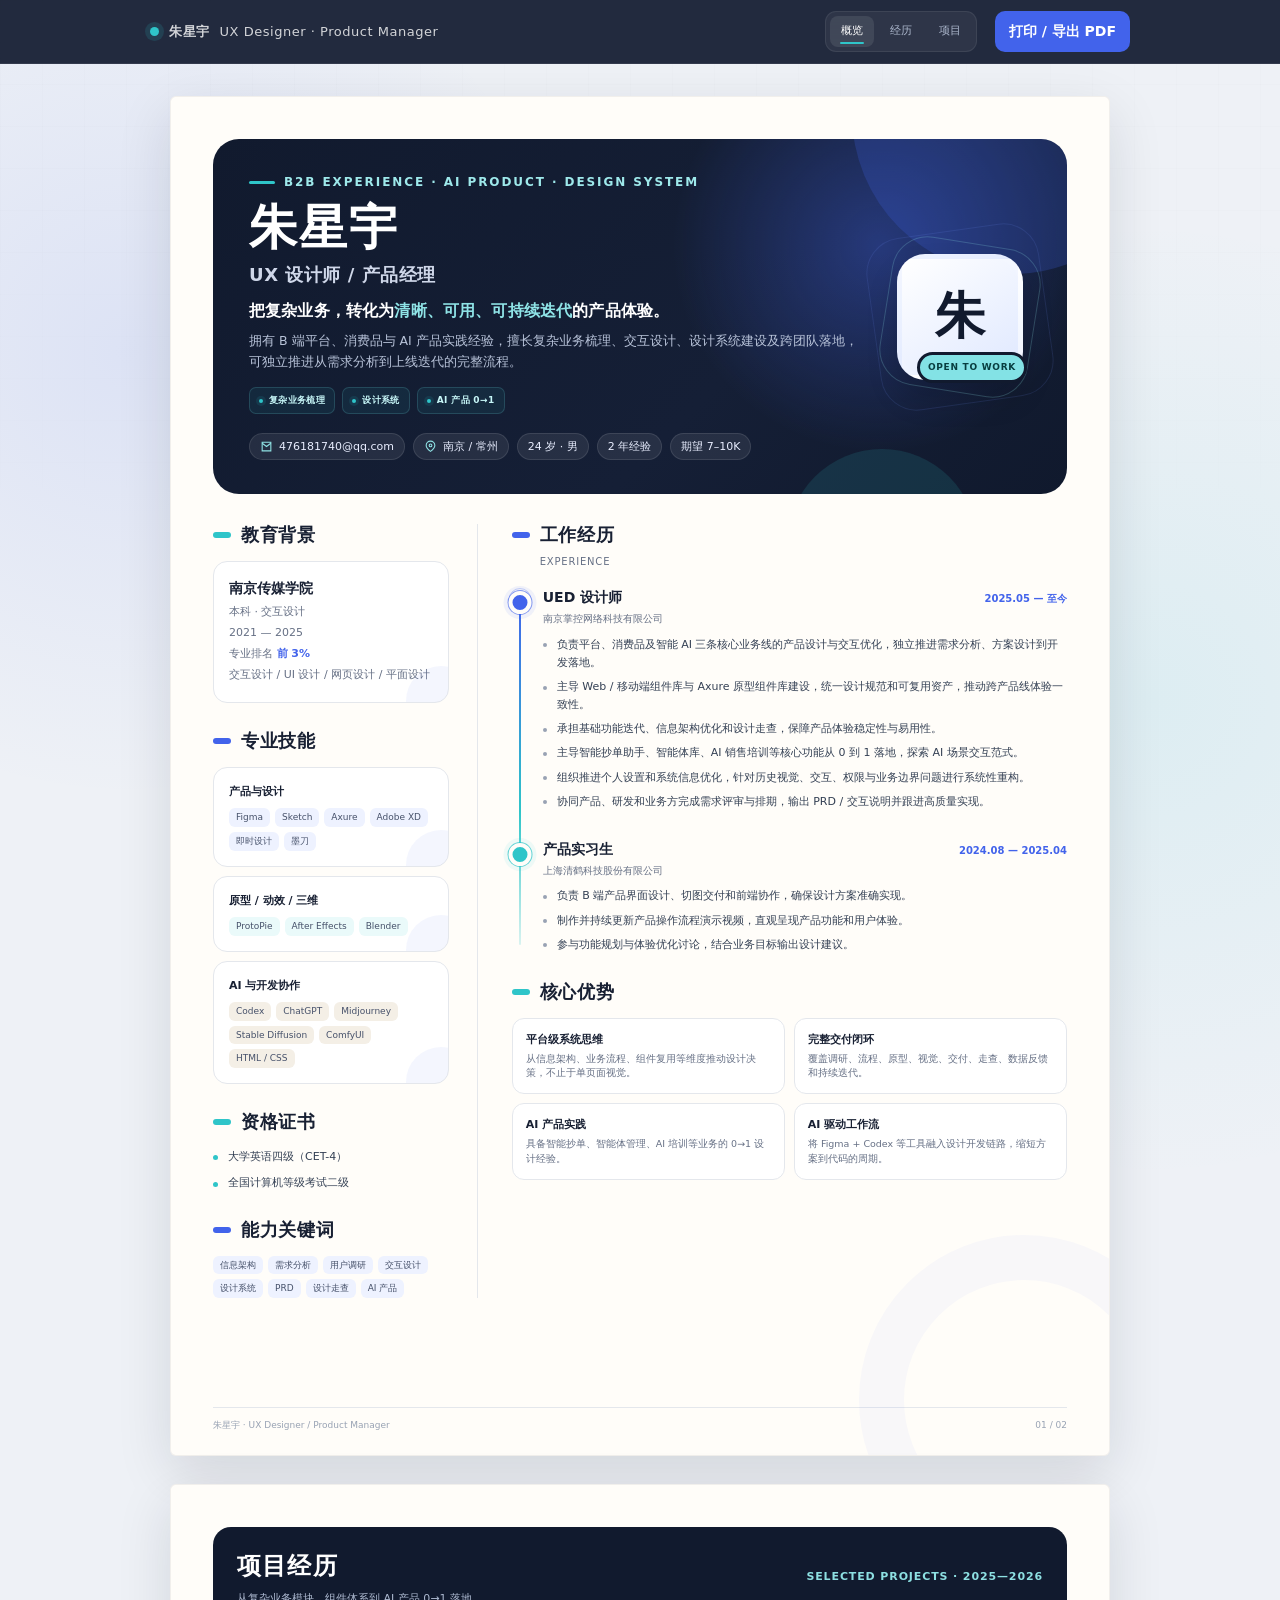
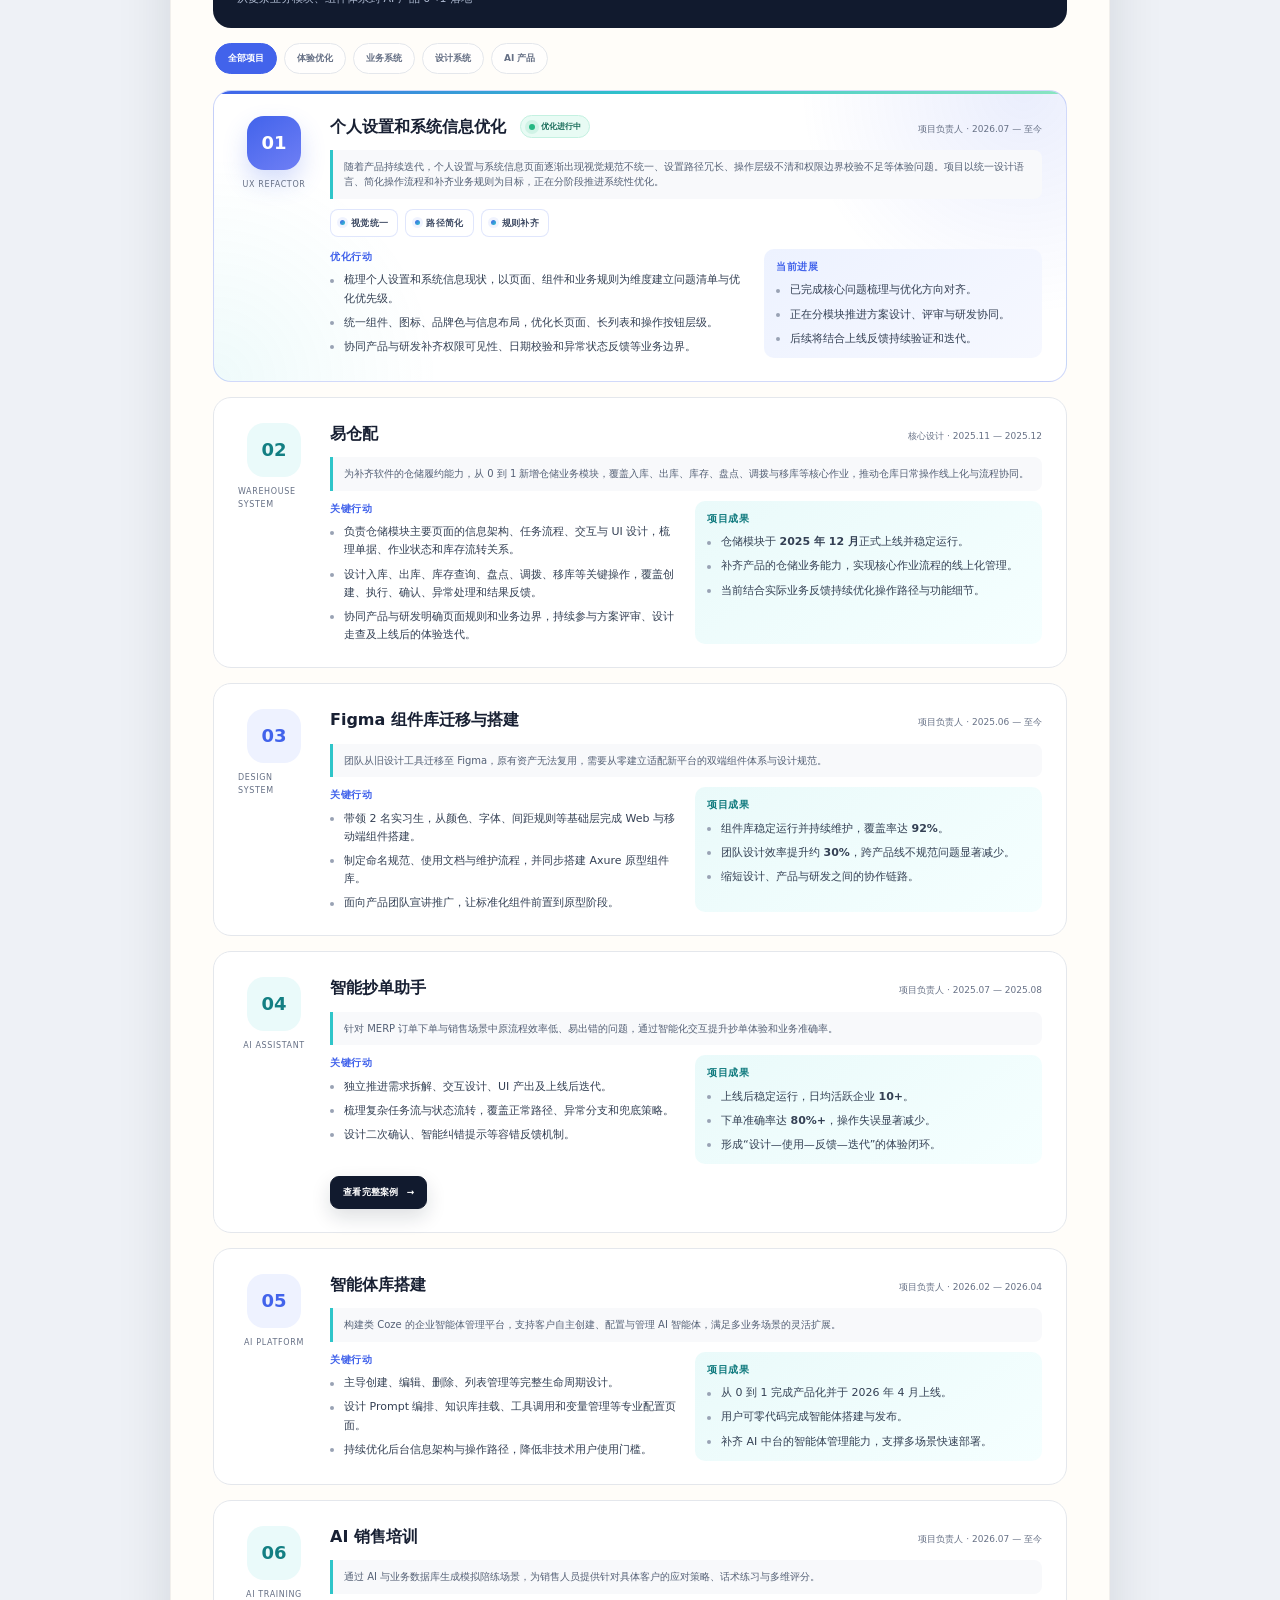
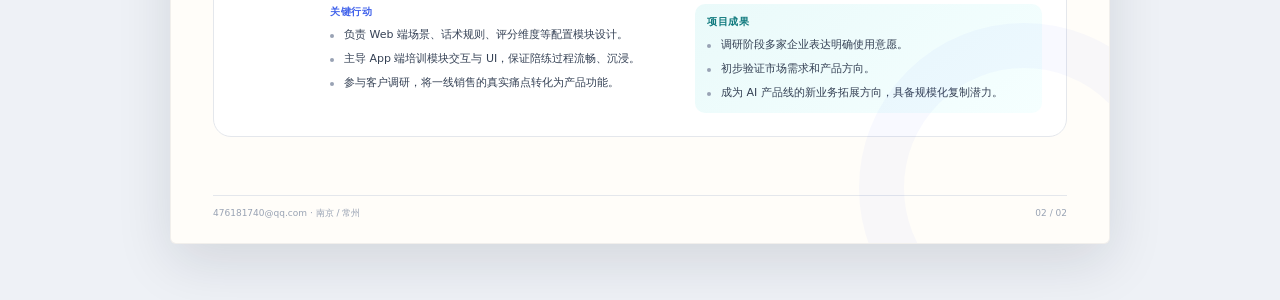
==== index.html @ 21e8c9d5 "Initial commit: portfolio site" ====
<!doctype html>
<html lang="zh-CN">
<head>
  <meta charset="utf-8" />
  <meta name="viewport" content="width=device-width, initial-scale=1" />
  <meta name="description" content="朱星宇｜UX 设计师 / 产品经理个人简历" />
  <link rel="icon" href="data:," />
  <title>朱星宇｜UX 设计师 / 产品经理</title>
  <script>document.documentElement.classList.add("js")</script>
  <style>
    :root {
      --navy: #111a2e;
      --navy-2: #1d2943;
      --blue: #4263eb;
      --cyan: #2fc5c9;
      --ink: #182033;
      --text: #344054;
      --muted: #667085;
      --line: #e4e7ec;
      --paper: #fffdf9;
      --canvas: #eef1f6;
      --soft-blue: #eef2ff;
      --soft-cyan: #eafafa;
      --soft-sand: #f4efe6;
      --white: #ffffff;
      --radius: 18px;
      --shadow: 0 18px 55px rgba(17, 24, 39, 0.12);
    }

    * { box-sizing: border-box; }

    html { scroll-behavior: smooth; }

    body {
      margin: 0;
      color: var(--text);
      background:
        radial-gradient(circle at 10% 10%, rgba(66, 99, 235, .10), transparent 28rem),
        radial-gradient(circle at 90% 20%, rgba(47, 197, 201, .09), transparent 30rem),
        var(--canvas);
      font-family: Inter, "SF Pro Display", "PingFang SC", "Microsoft YaHei", system-ui, -apple-system, sans-serif;
      font-size: 14px;
      line-height: 1.65;
      -webkit-font-smoothing: antialiased;
    }

    ::selection { color: #fff; background: var(--blue); }

    body::before {
      content: "";
      position: fixed;
      z-index: -1;
      inset: 0;
      opacity: .36;
      background-image:
        linear-gradient(rgba(17, 26, 46, .035) 1px, transparent 1px),
        linear-gradient(90deg, rgba(17, 26, 46, .035) 1px, transparent 1px);
      background-size: 42px 42px;
      mask-image: linear-gradient(to bottom, #000, transparent 75%);
      pointer-events: none;
    }

    a { color: inherit; text-decoration: none; }

    .toolbar {
      position: sticky;
      z-index: 20;
      top: 0;
      display: flex;
      align-items: center;
      justify-content: space-between;
      min-height: 64px;
      padding: 10px max(20px, calc((100vw - 980px) / 2));
      color: rgba(255,255,255,.8);
      background: rgba(17, 26, 46, .92);
      border-bottom: 1px solid rgba(255,255,255,.08);
      backdrop-filter: blur(14px);
    }

    .toolbar__brand {
      display: flex;
      align-items: center;
      gap: 10px;
      font-size: 13px;
      letter-spacing: .04em;
    }

    .toolbar__dot {
      width: 9px;
      height: 9px;
      border-radius: 99px;
      background: var(--cyan);
      box-shadow: 0 0 0 5px rgba(47,197,201,.14);
    }

    .toolbar__nav {
      display: flex;
      align-items: center;
      gap: 5px;
      margin-left: auto;
      margin-right: 18px;
      padding: 4px;
      background: rgba(255,255,255,.055);
      border: 1px solid rgba(255,255,255,.07);
      border-radius: 11px;
    }

    .toolbar__nav a {
      position: relative;
      padding: 6px 11px;
      color: #aeb9cf;
      border-radius: 8px;
      font-size: 11px;
      transition: color .2s ease, background .2s ease;
    }

    .toolbar__nav a:hover,
    .toolbar__nav a.is-active { color: #fff; background: rgba(255,255,255,.09); }

    .toolbar__nav a.is-active::after {
      content: "";
      position: absolute;
      right: 10px;
      bottom: 3px;
      left: 10px;
      height: 2px;
      background: var(--cyan);
      border-radius: 3px;
    }

    .toolbar__actions { display: flex; gap: 10px; }

    .button {
      appearance: none;
      border: 0;
      border-radius: 10px;
      padding: 9px 14px;
      color: #fff;
      background: var(--blue);
      font: inherit;
      font-weight: 650;
      cursor: pointer;
      transition: transform .18s ease, background .18s ease;
    }

    .button:hover { transform: translateY(-1px); background: #3451ce; }

    .resume {
      display: grid;
      gap: 28px;
      width: min(100% - 32px, 940px);
      margin: 32px auto 56px;
    }

    .page {
      position: relative;
      overflow: hidden;
      min-height: 1360px;
      padding: 42px;
      background: var(--paper);
      border: 1px solid rgba(17, 24, 39, .06);
      border-radius: 6px;
      box-shadow: var(--shadow);
    }

    .page::after {
      content: "";
      position: absolute;
      inset: auto -80px -110px auto;
      width: 240px;
      height: 240px;
      border-radius: 50%;
      border: 45px solid rgba(66, 99, 235, .035);
      pointer-events: none;
    }

    .hero {
      position: relative;
      overflow: hidden;
      display: grid;
      grid-template-columns: 1fr auto;
      gap: 26px;
      min-height: 230px;
      padding: 34px 36px;
      color: #fff;
      background:
        radial-gradient(circle at var(--mx, 78%) var(--my, 30%), rgba(66, 99, 235, .38), transparent 29%),
        linear-gradient(135deg, #111a2e 0%, #151f36 62%, #10192d 100%);
      border-radius: 26px;
      isolation: isolate;
    }

    .hero::before,
    .hero::after {
      content: "";
      position: absolute;
      border-radius: 50%;
      pointer-events: none;
    }

    .hero::before {
      width: 320px;
      height: 320px;
      right: -105px;
      top: -185px;
      background: rgba(66, 99, 235, .22);
    }

    .hero::after {
      width: 190px;
      height: 190px;
      right: 90px;
      bottom: -145px;
      background: rgba(47, 197, 201, .13);
    }

    .hero__content { position: relative; z-index: 1; }

    .eyebrow {
      display: flex;
      align-items: center;
      gap: 9px;
      margin-bottom: 8px;
      color: #9ee9eb;
      font-size: 12px;
      font-weight: 700;
      letter-spacing: .16em;
      text-transform: uppercase;
    }

    .eyebrow::before {
      content: "";
      width: 26px;
      height: 3px;
      border-radius: 5px;
      background: var(--cyan);
    }

    h1 {
      margin: 0;
      font-size: 48px;
      line-height: 1.12;
      letter-spacing: .04em;
    }

    .role {
      margin: 5px 0 10px;
      color: #cfd7e9;
      font-size: 18px;
      font-weight: 600;
      letter-spacing: .03em;
    }

    .value-proposition {
      max-width: 610px;
      margin: 0 0 7px;
      color: #ffffff;
      font-size: 16px;
      font-weight: 760;
      line-height: 1.5;
      letter-spacing: .01em;
    }

    .value-proposition em {
      color: #8fe4e7;
      font-style: normal;
    }

    .summary {
      max-width: 610px;
      margin: 0;
      color: #b8c3d9;
      font-size: 12.5px;
      line-height: 1.68;
    }

    .hero-tags {
      display: flex;
      flex-wrap: wrap;
      gap: 7px;
      margin-top: 15px;
    }

    .hero-tag {
      display: inline-flex;
      align-items: center;
      gap: 6px;
      padding: 5px 9px;
      color: #c7f7f8;
      background: rgba(47,197,201,.08);
      border: 1px solid rgba(117,231,234,.17);
      border-radius: 7px;
      font-size: 9px;
      font-weight: 700;
      letter-spacing: .04em;
    }

    .hero-tag::before {
      content: "";
      width: 4px;
      height: 4px;
      flex: 0 0 auto;
      border-radius: 50%;
      background: var(--cyan);
      box-shadow: 0 0 0 3px rgba(47,197,201,.10);
    }

    .contacts {
      display: flex;
      flex-wrap: wrap;
      gap: 8px;
      margin-top: 19px;
    }

    .chip {
      display: inline-flex;
      align-items: center;
      gap: 6px;
      padding: 6px 10px;
      color: #e9eeff;
      background: rgba(255,255,255,.08);
      border: 1px solid rgba(255,255,255,.10);
      border-radius: 999px;
      font-size: 11px;
      line-height: 1;
    }

    .chip svg { width: 13px; height: 13px; color: #8fe2e4; }

    .avatar {
      position: relative;
      z-index: 1;
      align-self: center;
      display: grid;
      place-items: center;
      width: 126px;
      height: 126px;
      margin-right: 8px;
      border: 5px solid rgba(255,255,255,.10);
      border-radius: 28px;
      color: var(--navy);
      background: linear-gradient(145deg, #fff, #dfe8ff);
      box-shadow: 0 18px 30px rgba(0,0,0,.18);
      font-size: 50px;
      font-weight: 850;
    }

    .avatar::before,
    .avatar::after {
      content: "";
      position: absolute;
      inset: -17px;
      z-index: -1;
      border: 1px solid rgba(142, 226, 228, .22);
      border-radius: 36px;
      transform: rotate(9deg);
      transition: transform .55s cubic-bezier(.2,.8,.2,1);
    }

    .avatar::after {
      inset: -29px;
      border-color: rgba(120,145,255,.13);
      transform: rotate(-8deg);
    }

    .hero:hover .avatar::before { transform: rotate(-3deg); }
    .hero:hover .avatar::after { transform: rotate(4deg); }

    .avatar small {
      position: absolute;
      right: -9px;
      bottom: -8px;
      padding: 5px 8px;
      color: #073d3f;
      background: #83e2e5;
      border: 3px solid var(--navy);
      border-radius: 999px;
      font-size: 9px;
      letter-spacing: .08em;
    }


    .content-grid {
      display: grid;
      margin-top: 30px;
      grid-template-columns: 31% 1fr;
      gap: 34px;
    }

    .sidebar {
      padding-right: 28px;
      border-right: 1px solid var(--line);
    }

    .section { margin-bottom: 27px; }
    .section:last-child { margin-bottom: 0; }

    .section-title {
      display: flex;
      align-items: center;
      gap: 10px;
      margin: 0 0 15px;
      color: var(--ink);
      font-size: 18px;
      line-height: 1.2;
      letter-spacing: .04em;
    }

    .section-title::before {
      content: "";
      width: 18px;
      height: 6px;
      flex: 0 0 auto;
      background: var(--blue);
      border-radius: 10px;
    }

    .section-title.cyan::before { background: var(--cyan); }

    .section-subtitle {
      margin: -7px 0 16px 28px;
      color: var(--muted);
      font-size: 10px;
      letter-spacing: .08em;
      text-transform: uppercase;
    }

    .education-card,
    .skill-card {
      position: relative;
      overflow: hidden;
      padding: 15px;
      background: #fff;
      border: 1px solid var(--line);
      border-radius: 14px;
    }

    .education-card::after,
    .skill-card::after {
      content: "";
      position: absolute;
      right: -28px;
      bottom: -34px;
      width: 70px;
      height: 70px;
      border-radius: 50%;
      background: rgba(66,99,235,.055);
      transition: transform .35s ease;
    }

    .education-card:hover::after, .skill-card:hover::after { transform: scale(1.35); }

    .education-card strong { display: block; color: var(--ink); font-size: 14px; }
    .education-card p { margin: 3px 0; color: var(--muted); font-size: 11px; }
    .education-card em { color: var(--blue); font-style: normal; font-weight: 700; }

    .skill-card { margin-bottom: 9px; }
    .skill-card:last-child { margin-bottom: 0; }
    .skill-card__label { margin-bottom: 7px; color: var(--ink); font-size: 11px; font-weight: 750; }

    .tags { display: flex; flex-wrap: wrap; gap: 5px; }
    .tag {
      padding: 4px 7px;
      color: #46516a;
      background: var(--soft-blue);
      border-radius: 6px;
      font-size: 9px;
      line-height: 1.2;
    }
    .tag.cyan { background: var(--soft-cyan); }
    .tag.sand { background: var(--soft-sand); }

    .plain-list,
    .bullet-list {
      margin: 0;
      padding: 0;
      list-style: none;
    }

    .plain-list li {
      position: relative;
      margin-bottom: 8px;
      padding-left: 15px;
      color: var(--text);
      font-size: 11px;
    }

    .plain-list li::before {
      content: "";
      position: absolute;
      left: 0;
      top: .7em;
      width: 5px;
      height: 5px;
      border-radius: 50%;
      background: var(--cyan);
    }

    .timeline {
      --timeline-axis: 8px;
      position: relative;
    }

    .timeline::before {
      content: "";
      position: absolute;
      left: var(--timeline-axis);
      top: 8px;
      bottom: 9px;
      width: 2px;
      border-radius: 999px;
      background: linear-gradient(to bottom, var(--blue) 0%, var(--cyan) 62%, rgba(47,197,201,.18) 100%);
      transform: translateX(-50%);
      transform-origin: top;
      transition: transform .9s cubic-bezier(.2,.8,.2,1);
    }

    .js .reveal:not(.is-visible) .timeline::before { transform: translateX(-50%) scaleY(0); }

    .job {
      position: relative;
      padding: 0 0 27px 31px;
    }
    .job:last-child { padding-bottom: 0; }

    .job::before {
      content: "";
      position: absolute;
      z-index: 2;
      left: var(--timeline-axis);
      top: 5px;
      width: 15px;
      height: 15px;
      border: 4px solid var(--paper);
      border-radius: 50%;
      background: var(--blue);
      box-shadow: 0 0 0 1px rgba(66,99,235,.62), 0 0 0 5px rgba(66,99,235,.08);
      transform: translateX(-50%);
    }

    .job:first-child::after {
      content: "";
      position: absolute;
      z-index: 1;
      left: var(--timeline-axis);
      top: 2px;
      width: 21px;
      height: 21px;
      border: 1px solid rgba(66,99,235,.28);
      border-radius: 50%;
      transform: translateX(-50%);
      animation: timelinePulse 2.4s ease-out infinite;
    }

    .job:nth-child(2)::before {
      background: var(--cyan);
      box-shadow: 0 0 0 1px rgba(47,197,201,.72), 0 0 0 5px rgba(47,197,201,.08);
    }

    @keyframes timelinePulse {
      0%, 35% { opacity: .72; transform: translateX(-50%) scale(.76); }
      80%, 100% { opacity: 0; transform: translateX(-50%) scale(1.65); }
    }

    .job__head {
      display: flex;
      align-items: baseline;
      justify-content: space-between;
      gap: 18px;
      margin-bottom: 8px;
    }

    .job__title { margin: 0; color: var(--ink); font-size: 14px; }
    .job__company { display: block; margin-top: 2px; color: var(--muted); font-size: 10px; font-weight: 500; }
    .job__date { flex: 0 0 auto; color: var(--blue); font-size: 10px; font-weight: 700; }

    .bullet-list li {
      position: relative;
      margin-bottom: 6px;
      padding-left: 14px;
      font-size: 11px;
      line-height: 1.65;
    }
    .bullet-list li:last-child { margin-bottom: 0; }
    .bullet-list li::before {
      content: "";
      position: absolute;
      left: 0;
      top: .68em;
      width: 4px;
      height: 4px;
      border-radius: 50%;
      background: #99a2b4;
    }

    .advantage-grid {
      display: grid;
      grid-template-columns: 1fr 1fr;
      gap: 9px;
    }

    .advantage {
      position: relative;
      padding: 12px 13px;
      background: #fff;
      border: 1px solid var(--line);
      border-radius: 12px;
    }

    .advantage strong {
      display: block;
      margin-bottom: 3px;
      color: var(--ink);
      font-size: 11px;
    }

    .advantage p { margin: 0; color: var(--muted); font-size: 9.5px; line-height: 1.55; }

    .advantage { transition: transform .25s ease, border-color .25s ease, box-shadow .25s ease; }
    .advantage:hover { transform: translateY(-3px); border-color: rgba(66,99,235,.25); box-shadow: 0 10px 24px rgba(25,35,58,.08); }

    .page-header {
      display: flex;
      align-items: center;
      justify-content: space-between;
      margin-bottom: 24px;
      padding: 20px 24px;
      color: #fff;
      background: var(--navy);
      border-radius: 18px;
    }

    .page-header h2 { margin: 0; font-size: 24px; letter-spacing: .05em; }
    .page-header p { margin: 3px 0 0; color: #aebad1; font-size: 11px; }
    .page-header__mark { color: #8de0e2; font-size: 11px; font-weight: 700; letter-spacing: .08em; }

    .project-filters {
      display: flex;
      align-items: center;
      gap: 7px;
      margin: -9px 0 16px;
      padding-left: 2px;
    }

    .filter-button {
      appearance: none;
      padding: 7px 12px;
      color: var(--muted);
      background: rgba(255,255,255,.72);
      border: 1px solid var(--line);
      border-radius: 999px;
      font: inherit;
      font-size: 9px;
      font-weight: 700;
      cursor: pointer;
      transition: color .2s ease, border-color .2s ease, background .2s ease, transform .2s ease;
    }

    .filter-button:hover { transform: translateY(-1px); border-color: rgba(66,99,235,.28); }
    .filter-button.is-active { color: #fff; background: var(--blue); border-color: var(--blue); }

    .projects { display: grid; gap: 15px; }

    .project {
      display: grid;
      grid-template-columns: 72px 1fr;
      gap: 20px;
      padding: 23px 24px;
      background: #fff;
      border: 1px solid var(--line);
      border-radius: var(--radius);
      break-inside: avoid;
      transform: translateZ(0);
      transition: opacity .3s ease, transform .3s cubic-bezier(.2,.8,.2,1), border-color .3s ease, box-shadow .3s ease;
    }

    .project:hover {
      z-index: 2;
      border-color: rgba(66,99,235,.23);
      box-shadow: 0 18px 42px rgba(19,29,50,.10);
      transform: translateY(-5px);
    }

    .project.is-hidden { display: none; }

    .project__index {
      display: grid;
      align-content: start;
      justify-items: center;
      gap: 8px;
      padding-top: 2px;
    }

    .project__number {
      display: grid;
      place-items: center;
      width: 54px;
      height: 54px;
      color: var(--blue);
      background: var(--soft-blue);
      border-radius: 17px;
      font-size: 18px;
      font-weight: 850;
    }

    .project:nth-child(even) .project__number { color: #137f83; background: var(--soft-cyan); }
    .project__type { color: var(--muted); font-size: 8px; letter-spacing: .08em; text-transform: uppercase; }

    .project__head {
      display: flex;
      align-items: baseline;
      justify-content: space-between;
      gap: 16px;
      margin-bottom: 10px;
    }
    .project__head h3 { margin: 0; color: var(--ink); font-size: 16px; }
    .project__meta { flex: 0 0 auto; color: var(--muted); font-size: 9px; }

    .project__background {
      margin: 0 0 10px;
      padding: 9px 11px;
      color: #556176;
      background: #f8f9fb;
      border-left: 3px solid var(--cyan);
      border-radius: 0 8px 8px 0;
      font-size: 10px;
      line-height: 1.55;
    }

    .project__details {
      display: grid;
      grid-template-columns: 1fr 1fr;
      gap: 18px;
    }

    .project__details h4 {
      margin: 0 0 6px;
      color: var(--blue);
      font-size: 10px;
      letter-spacing: .05em;
    }

    .project__result {
      padding: 10px 12px;
      background: linear-gradient(145deg, var(--soft-cyan), #f5ffff);
      border-radius: 10px;
    }
    .project__result h4 { color: #107a7e; }

    .project-case-link {
      display: inline-flex;
      align-items: center;
      gap: 8px;
      margin-top: 12px;
      padding: 8px 12px;
      color: #fff;
      background: var(--navy);
      border: 1px solid var(--navy);
      border-radius: 9px;
      font-size: 9px;
      font-weight: 800;
      letter-spacing: .03em;
      box-shadow: 0 8px 20px rgba(17,26,46,.14);
      transition: transform .2s ease, background .2s ease, box-shadow .2s ease;
    }

    .project-case-link span {
      display: inline-block;
      transition: transform .2s ease;
    }

    .project-case-link:hover {
      color: #fff;
      background: var(--blue);
      border-color: var(--blue);
      box-shadow: 0 10px 24px rgba(66,99,235,.22);
      transform: translateY(-2px);
    }

    .project-case-link:hover span { transform: translateX(3px); }

    .project--current {
      position: relative;
      overflow: hidden;
      border-color: rgba(66,99,235,.24);
      background:
        radial-gradient(circle at 95% 0%, rgba(66,99,235,.11), transparent 26%),
        radial-gradient(circle at 0% 100%, rgba(47,197,201,.08), transparent 25%),
        #fff;
    }

    .project--current::before {
      content: "";
      position: absolute;
      top: 0;
      right: 0;
      left: 0;
      height: 3px;
      background: linear-gradient(90deg, var(--blue), var(--cyan), #8ae5c1);
    }

    .project--current .project__number {
      color: #fff;
      background: linear-gradient(145deg, var(--blue), #6f7ff5);
      box-shadow: 0 12px 24px rgba(66,99,235,.22);
    }

    .project-status {
      display: inline-flex;
      align-items: center;
      gap: 6px;
      margin-left: 8px;
      padding: 4px 8px;
      color: #176b58;
      background: #e8fbf4;
      border: 1px solid #c4f1e1;
      border-radius: 999px;
      font-size: 8px;
      font-weight: 800;
      vertical-align: 2px;
    }

    .project-status::before {
      content: "";
      width: 6px;
      height: 6px;
      border-radius: 50%;
      background: #25b782;
      box-shadow: 0 0 0 4px rgba(37,183,130,.12);
      animation: statusBlink 1.8s ease-in-out infinite;
    }

    @keyframes statusBlink { 50% { opacity: .45; box-shadow: 0 0 0 7px rgba(37,183,130,0); } }

    .project-focus {
      display: flex;
      flex-wrap: wrap;
      gap: 7px;
      margin: 10px 0 12px;
    }

    .project-focus__item {
      display: inline-flex;
      align-items: center;
      gap: 6px;
      padding: 6px 9px;
      color: #3f4b64;
      background: rgba(255,255,255,.78);
      border: 1px solid rgba(66,99,235,.16);
      border-radius: 8px;
      font-size: 8.5px;
      font-weight: 760;
      letter-spacing: .04em;
    }

    .project-focus__item::before {
      content: "";
      width: 5px;
      height: 5px;
      border-radius: 50%;
      background: linear-gradient(135deg, var(--blue), var(--cyan));
      box-shadow: 0 0 0 3px rgba(66,99,235,.08);
    }

    .project__details--current { grid-template-columns: 1.2fr .8fr; }
    .project__details--current .project__result { background: linear-gradient(145deg, #edf2ff, #f6f8ff); }
    .project__details--current .project__result h4 { color: var(--blue); }

    .js .reveal {
      opacity: 0;
      transform: translateY(18px);
      transition: opacity .65s ease, transform .65s cubic-bezier(.2,.8,.2,1);
    }

    .js .reveal.is-visible { opacity: 1; transform: none; }

    #projects { padding-bottom: 106px; }

    .page-footer {
      position: absolute;
      right: 42px;
      bottom: 22px;
      left: 42px;
      display: flex;
      justify-content: space-between;
      padding-top: 10px;
      color: #98a2b3;
      border-top: 1px solid var(--line);
      font-size: 9px;
    }

    @media (max-width: 760px) {
      body { background: var(--paper); }
      .toolbar { padding-inline: 16px; }
      .toolbar__brand span:last-child, .toolbar__nav { display: none; }
      .resume { width: 100%; margin: 0; gap: 0; }
      .page { min-height: 0; padding: 24px 18px 48px; border: 0; border-radius: 0; box-shadow: none; }
      .hero { grid-template-columns: 1fr; padding: 28px 24px; }
      .avatar { display: none; }
      h1 { font-size: 39px; }
      .content-grid { grid-template-columns: 1fr; gap: 28px; }
      .sidebar { padding: 0; border: 0; }
      .advantage-grid { grid-template-columns: 1fr; }
      .project { grid-template-columns: 1fr; padding: 20px; }
      .project__index { display: flex; align-items: center; justify-content: flex-start; }
      .project__number { width: 43px; height: 43px; border-radius: 13px; }
      .project__head, .job__head { align-items: flex-start; flex-direction: column; gap: 2px; }
      .project__details, .project__details--current { grid-template-columns: 1fr; }
      .project-focus { margin-top: 9px; }
      #projects { padding-bottom: 48px; }
      .project-filters { overflow-x: auto; padding-bottom: 4px; scrollbar-width: none; }
      .filter-button { flex: 0 0 auto; }
      .page-footer { position: static; margin-top: 28px; }
    }


    @media (prefers-reduced-motion: reduce) {
      html { scroll-behavior: auto; }
      *, *::before, *::after { animation: none !important; transition-duration: .01ms !important; }
      .js .reveal { opacity: 1; transform: none; }
    }

    @page { size: A4; margin: 0; }

    @media print {
      :root { --paper: #fffdf9; }
      body { margin: 0; background: #fff; print-color-adjust: exact; -webkit-print-color-adjust: exact; }
      .toolbar, .project-filters, .project-case-link { display: none !important; }
      .js .reveal { opacity: 1 !important; transform: none !important; }
      .project { display: grid !important; transform: none !important; box-shadow: none !important; }
      .resume { display: block; width: auto; margin: 0; }
      .page {
        width: 210mm;
        height: 297mm;
        min-height: 297mm;
        padding: 10mm;
        border: 0;
        border-radius: 0;
        box-shadow: none;
        page-break-after: always;
      }
      .page:last-child { page-break-after: auto; }
      .hero { min-height: 56mm; padding: 8mm 8mm; border-radius: 5mm; }
      h1 { font-size: 38px; }
      .role { margin-bottom: 5px; font-size: 15px; }
      .value-proposition { margin-bottom: 4px; font-size: 11.5px; line-height: 1.42; }
      .summary { font-size: 9.2px; line-height: 1.5; }
      .contacts { margin-top: 12px; gap: 6px; }
      .chip { padding: 5px 8px; font-size: 8.5px; }
      .avatar { width: 30mm; height: 30mm; border-radius: 6mm; font-size: 38px; }
      .content-grid { grid-template-columns: 30% 1fr; gap: 7mm; margin-top: 6mm; }
      .sidebar { padding-right: 6mm; }
      .section { margin-bottom: 6mm; }
      .section-title { margin-bottom: 3.5mm; font-size: 14px; }
      .section-title::before { width: 13px; height: 4px; }
      .section-subtitle { margin-bottom: 3.5mm; font-size: 7.5px; }
      .education-card, .skill-card { padding: 3mm; border-radius: 2.5mm; }
      .education-card strong { font-size: 11px; }
      .education-card p, .plain-list li, .skill-card__label { font-size: 8.2px; }
      .skill-card { margin-bottom: 2mm; }
      .tag { padding: 2.5px 4.5px; font-size: 7px; }
      .timeline { --timeline-axis: 1.6mm; }
      .job { padding: 0 0 5.5mm 5mm; }
      .job:first-child::after, .project-status::before { animation: none; }
      .job__head { margin-bottom: 2mm; }
      .job__title { font-size: 11px; }
      .job__company, .job__date { font-size: 7.8px; }
      .bullet-list li { margin-bottom: 1.3mm; padding-left: 10px; font-size: 8.2px; line-height: 1.58; }
      .advantage-grid { gap: 2mm; }
      .advantage { padding: 2.7mm 3mm; border-radius: 2mm; }
      .advantage strong { font-size: 8.5px; }
      .advantage p { font-size: 7.3px; }
      .page-header { margin-bottom: 4mm; padding: 4.5mm 6mm; border-radius: 4mm; }
      .page-header h2 { font-size: 20px; }
      .page-header p, .page-header__mark { font-size: 8.5px; }
      .projects { gap: 1.7mm; }
      .project { grid-template-columns: 13mm 1fr; gap: 3mm; padding: 2.5mm 3.5mm; border-radius: 3.2mm; }
      .project__number { width: 11mm; height: 11mm; border-radius: 3mm; font-size: 12px; }
      .project__type { font-size: 6px; }
      .project__head { margin-bottom: 1.5mm; }
      .project__head h3 { font-size: 10.5px; }
      .project__meta { font-size: 6.3px; }
      .project__background { margin-bottom: 1.1mm; padding: 1.1mm 1.8mm; font-size: 6.5px; line-height: 1.42; }
      .project__details { gap: 2.5mm; }
      .project__details h4 { margin-bottom: .6mm; font-size: 7px; }
      #projects .bullet-list li { margin-bottom: .85mm; font-size: 8px; line-height: 1.5; }
      .project__result { padding: 1.5mm 1.8mm; }
      .project-focus { margin: 1.2mm 0 1.4mm; gap: 1mm; }
      .project-focus__item { padding: .9mm 1.4mm; border-radius: 1.5mm; font-size: 6px; }
      .project-status { padding: 2px 5px; font-size: 5.8px; }
      .project__details--current { grid-template-columns: 1.2fr .8fr; }
      #projects { padding-bottom: 10mm; }
      .page-footer { right: 10mm; bottom: 5mm; left: 10mm; font-size: 7px; }
    }
  </style>
</head>
<body>
  <header class="toolbar" aria-label="简历操作栏">
    <div class="toolbar__brand"><i class="toolbar__dot"></i><strong>朱星宇</strong><span>UX Designer · Product Manager</span></div>
    <nav class="toolbar__nav" aria-label="页面导航">
      <a href="#profile" class="is-active">概览</a><a href="#experience">经历</a><a href="#projects">项目</a>
    </nav>
    <div class="toolbar__actions"><button class="button" type="button" onclick="window.print()">打印 / 导出 PDF</button></div>
  </header>

  <main class="resume">
    <article class="page" id="profile" aria-label="简历第一页">
      <section class="hero reveal">
        <div class="hero__content">
          <div class="eyebrow">B2B EXPERIENCE · AI PRODUCT · DESIGN SYSTEM</div>
          <h1>朱星宇</h1>
          <p class="role">UX 设计师 / 产品经理</p>
          <p class="value-proposition">把复杂业务，转化为<em>清晰、可用、可持续迭代</em>的产品体验。</p>
          <p class="summary">拥有 B 端平台、消费品与 AI 产品实践经验，擅长复杂业务梳理、交互设计、设计系统建设及跨团队落地，可独立推进从需求分析到上线迭代的完整流程。</p>
          <div class="hero-tags" aria-label="核心能力"><span class="hero-tag">复杂业务梳理</span><span class="hero-tag">设计系统</span><span class="hero-tag">AI 产品 0→1</span></div>
          <div class="contacts">
            <a class="chip" href="mailto:476181740@qq.com" aria-label="发送邮件">
              <svg viewBox="0 0 24 24" fill="none" stroke="currentColor" stroke-width="2"><path d="M4 4h16v16H4z"/><path d="m4 6 8 6 8-6"/></svg>476181740@qq.com
            </a>
            <span class="chip"><svg viewBox="0 0 24 24" fill="none" stroke="currentColor" stroke-width="2"><path d="M20 10c0 5-8 11-8 11S4 15 4 10a8 8 0 1 1 16 0Z"/><circle cx="12" cy="10" r="2.5"/></svg>南京 / 常州</span>
            <span class="chip">24 岁 · 男</span>
            <span class="chip">2 年经验</span>
            <span class="chip">期望 7–10K</span>
          </div>
        </div>
        <div class="avatar" aria-label="朱星宇姓名头像">朱<small>OPEN TO WORK</small></div>
      </section>

      <div class="content-grid reveal" id="experience">
        <aside class="sidebar">
          <section class="section">
            <h2 class="section-title cyan">教育背景</h2>
            <div class="education-card">
              <strong>南京传媒学院</strong>
              <p>本科 · 交互设计</p>
              <p>2021 — 2025</p>
              <p>专业排名 <em>前 3%</em></p>
              <p>交互设计 / UI 设计 / 网页设计 / 平面设计</p>
            </div>
          </section>

          <section class="section">
            <h2 class="section-title">专业技能</h2>
            <div class="skill-card">
              <div class="skill-card__label">产品与设计</div>
              <div class="tags"><span class="tag">Figma</span><span class="tag">Sketch</span><span class="tag">Axure</span><span class="tag">Adobe XD</span><span class="tag">即时设计</span><span class="tag">墨刀</span></div>
            </div>
            <div class="skill-card">
              <div class="skill-card__label">原型 / 动效 / 三维</div>
              <div class="tags"><span class="tag cyan">ProtoPie</span><span class="tag cyan">After Effects</span><span class="tag cyan">Blender</span></div>
            </div>
            <div class="skill-card">
              <div class="skill-card__label">AI 与开发协作</div>
              <div class="tags"><span class="tag sand">Codex</span><span class="tag sand">ChatGPT</span><span class="tag sand">Midjourney</span><span class="tag sand">Stable Diffusion</span><span class="tag sand">ComfyUI</span><span class="tag sand">HTML / CSS</span></div>
            </div>
          </section>

          <section class="section">
            <h2 class="section-title cyan">资格证书</h2>
            <ul class="plain-list">
              <li>大学英语四级（CET-4）</li>
              <li>全国计算机等级考试二级</li>
            </ul>
          </section>

          <section class="section">
            <h2 class="section-title">能力关键词</h2>
            <div class="tags">
              <span class="tag">信息架构</span><span class="tag">需求分析</span><span class="tag">用户调研</span><span class="tag">交互设计</span><span class="tag">设计系统</span><span class="tag">PRD</span><span class="tag">设计走查</span><span class="tag">AI 产品</span>
            </div>
          </section>
        </aside>

        <div class="main-column">
          <section class="section">
            <h2 class="section-title">工作经历</h2>
            <p class="section-subtitle">Experience</p>
            <div class="timeline">
              <article class="job">
                <div class="job__head">
                  <h3 class="job__title">UED 设计师<span class="job__company">南京掌控网络科技有限公司</span></h3>
                  <time class="job__date">2025.05 — 至今</time>
                </div>
                <ul class="bullet-list">
                  <li>负责平台、消费品及智能 AI 三条核心业务线的产品设计与交互优化，独立推进需求分析、方案设计到开发落地。</li>
                  <li>主导 Web / 移动端组件库与 Axure 原型组件库建设，统一设计规范和可复用资产，推动跨产品线体验一致性。</li>
                  <li>承担基础功能迭代、信息架构优化和设计走查，保障产品体验稳定性与易用性。</li>
                  <li>主导智能抄单助手、智能体库、AI 销售培训等核心功能从 0 到 1 落地，探索 AI 场景交互范式。</li>
                  <li>组织推进个人设置和系统信息优化，针对历史视觉、交互、权限与业务边界问题进行系统性重构。</li>
                  <li>协同产品、研发和业务方完成需求评审与排期，输出 PRD / 交互说明并跟进高质量实现。</li>
                </ul>
              </article>

              <article class="job">
                <div class="job__head">
                  <h3 class="job__title">产品实习生<span class="job__company">上海清鹤科技股份有限公司</span></h3>
                  <time class="job__date">2024.08 — 2025.04</time>
                </div>
                <ul class="bullet-list">
                  <li>负责 B 端产品界面设计、切图交付和前端协作，确保设计方案准确实现。</li>
                  <li>制作并持续更新产品操作流程演示视频，直观呈现产品功能和用户体验。</li>
                  <li>参与功能规划与体验优化讨论，结合业务目标输出设计建议。</li>
                </ul>
              </article>
            </div>
          </section>

          <section class="section">
            <h2 class="section-title cyan">核心优势</h2>
            <div class="advantage-grid">
              <div class="advantage"><strong>平台级系统思维</strong><p>从信息架构、业务流程、组件复用等维度推动设计决策，不止于单页面视觉。</p></div>
              <div class="advantage"><strong>完整交付闭环</strong><p>覆盖调研、流程、原型、视觉、交付、走查、数据反馈和持续迭代。</p></div>
              <div class="advantage"><strong>AI 产品实践</strong><p>具备智能抄单、智能体管理、AI 培训等业务的 0→1 设计经验。</p></div>
              <div class="advantage"><strong>AI 驱动工作流</strong><p>将 Figma + Codex 等工具融入设计开发链路，缩短方案到代码的周期。</p></div>
            </div>
          </section>
        </div>
      </div>

      <footer class="page-footer"><span>朱星宇 · UX Designer / Product Manager</span><span>01 / 02</span></footer>
    </article>

    <article class="page" id="projects" aria-label="简历第二页">
      <header class="page-header reveal">
        <div><h2>项目经历</h2><p>从复杂业务模块、组件体系到 AI 产品 0→1 落地</p></div>
        <div class="page-header__mark">SELECTED PROJECTS · 2025—2026</div>
      </header>

      <div class="project-filters reveal" role="group" aria-label="项目筛选">
        <button class="filter-button is-active" type="button" data-filter="all">全部项目</button>
        <button class="filter-button" type="button" data-filter="ux">体验优化</button>
        <button class="filter-button" type="button" data-filter="business">业务系统</button>
        <button class="filter-button" type="button" data-filter="system">设计系统</button>
        <button class="filter-button" type="button" data-filter="ai">AI 产品</button>
      </div>

      <section class="projects reveal">
        <article class="project project--current" data-category="ux">
          <div class="project__index"><div class="project__number">01</div><div class="project__type">UX Refactor</div></div>
          <div>
            <div class="project__head"><h3>个人设置和系统信息优化 <span class="project-status">优化进行中</span></h3><span class="project__meta">项目负责人 · 2026.07 — 至今</span></div>
            <p class="project__background">随着产品持续迭代，个人设置与系统信息页面逐渐出现视觉规范不统一、设置路径冗长、操作层级不清和权限边界校验不足等体验问题。项目以统一设计语言、简化操作流程和补齐业务规则为目标，正在分阶段推进系统性优化。</p>
            <div class="project-focus" aria-label="项目优化重点">
              <span class="project-focus__item">视觉统一</span>
              <span class="project-focus__item">路径简化</span>
              <span class="project-focus__item">规则补齐</span>
            </div>
            <div class="project__details project__details--current">
              <div><h4>优化行动</h4><ul class="bullet-list"><li>梳理个人设置和系统信息现状，以页面、组件和业务规则为维度建立问题清单与优化优先级。</li><li>统一组件、图标、品牌色与信息布局，优化长页面、长列表和操作按钮层级。</li><li>协同产品与研发补齐权限可见性、日期校验和异常状态反馈等业务边界。</li></ul></div>
              <div class="project__result"><h4>当前进展</h4><ul class="bullet-list"><li>已完成核心问题梳理与优化方向对齐。</li><li>正在分模块推进方案设计、评审与研发协同。</li><li>后续将结合上线反馈持续验证和迭代。</li></ul></div>
            </div>
          </div>
        </article>

        <article class="project" data-category="business">
          <div class="project__index"><div class="project__number">02</div><div class="project__type">Warehouse System</div></div>
          <div>
            <div class="project__head"><h3>易仓配</h3><span class="project__meta">核心设计 · 2025.11 — 2025.12</span></div>
            <p class="project__background">为补齐软件的仓储履约能力，从 0 到 1 新增仓储业务模块，覆盖入库、出库、库存、盘点、调拨与移库等核心作业，推动仓库日常操作线上化与流程协同。</p>
            <div class="project__details">
              <div><h4>关键行动</h4><ul class="bullet-list"><li>负责仓储模块主要页面的信息架构、任务流程、交互与 UI 设计，梳理单据、作业状态和库存流转关系。</li><li>设计入库、出库、库存查询、盘点、调拨、移库等关键操作，覆盖创建、执行、确认、异常处理和结果反馈。</li><li>协同产品与研发明确页面规则和业务边界，持续参与方案评审、设计走查及上线后的体验迭代。</li></ul></div>
              <div class="project__result"><h4>项目成果</h4><ul class="bullet-list"><li>仓储模块于 <strong>2025 年 12 月</strong>正式上线并稳定运行。</li><li>补齐产品的仓储业务能力，实现核心作业流程的线上化管理。</li><li>当前结合实际业务反馈持续优化操作路径与功能细节。</li></ul></div>
            </div>
          </div>
        </article>

        <article class="project" data-category="system">
          <div class="project__index"><div class="project__number">03</div><div class="project__type">Design System</div></div>
          <div>
            <div class="project__head"><h3>Figma 组件库迁移与搭建</h3><span class="project__meta">项目负责人 · 2025.06 — 至今</span></div>
            <p class="project__background">团队从旧设计工具迁移至 Figma，原有资产无法复用，需要从零建立适配新平台的双端组件体系与设计规范。</p>
            <div class="project__details">
              <div><h4>关键行动</h4><ul class="bullet-list"><li>带领 2 名实习生，从颜色、字体、间距规则等基础层完成 Web 与移动端组件搭建。</li><li>制定命名规范、使用文档与维护流程，并同步搭建 Axure 原型组件库。</li><li>面向产品团队宣讲推广，让标准化组件前置到原型阶段。</li></ul></div>
              <div class="project__result"><h4>项目成果</h4><ul class="bullet-list"><li>组件库稳定运行并持续维护，覆盖率达 <strong>92%</strong>。</li><li>团队设计效率提升约 <strong>30%</strong>，跨产品线不规范问题显著减少。</li><li>缩短设计、产品与研发之间的协作链路。</li></ul></div>
            </div>
          </div>
        </article>

        <article class="project" data-category="ai">
          <div class="project__index"><div class="project__number">04</div><div class="project__type">AI Assistant</div></div>
          <div>
            <div class="project__head"><h3>智能抄单助手</h3><span class="project__meta">项目负责人 · 2025.07 — 2025.08</span></div>
            <p class="project__background">针对 MERP 订单下单与销售场景中原流程效率低、易出错的问题，通过智能化交互提升抄单体验和业务准确率。</p>
            <div class="project__details">
              <div><h4>关键行动</h4><ul class="bullet-list"><li>独立推进需求拆解、交互设计、UI 产出及上线后迭代。</li><li>梳理复杂任务流与状态流转，覆盖正常路径、异常分支和兜底策略。</li><li>设计二次确认、智能纠错提示等容错反馈机制。</li></ul></div>
              <div class="project__result"><h4>项目成果</h4><ul class="bullet-list"><li>上线后稳定运行，日均活跃企业 <strong>10+</strong>。</li><li>下单准确率达 <strong>80%+</strong>，操作失误显著减少。</li><li>形成“设计—使用—反馈—迭代”的体验闭环。</li></ul></div>
            </div>
            <a class="project-case-link" href="voice-order.html" aria-label="查看智能抄单助手完整项目案例">查看完整案例 <span aria-hidden="true">→</span></a>
          </div>
        </article>

        <article class="project" data-category="ai">
          <div class="project__index"><div class="project__number">05</div><div class="project__type">AI Platform</div></div>
          <div>
            <div class="project__head"><h3>智能体库搭建</h3><span class="project__meta">项目负责人 · 2026.02 — 2026.04</span></div>
            <p class="project__background">构建类 Coze 的企业智能体管理平台，支持客户自主创建、配置与管理 AI 智能体，满足多业务场景的灵活扩展。</p>
            <div class="project__details">
              <div><h4>关键行动</h4><ul class="bullet-list"><li>主导创建、编辑、删除、列表管理等完整生命周期设计。</li><li>设计 Prompt 编排、知识库挂载、工具调用和变量管理等专业配置页面。</li><li>持续优化后台信息架构与操作路径，降低非技术用户使用门槛。</li></ul></div>
              <div class="project__result"><h4>项目成果</h4><ul class="bullet-list"><li>从 0 到 1 完成产品化并于 2026 年 4 月上线。</li><li>用户可零代码完成智能体搭建与发布。</li><li>补齐 AI 中台的智能体管理能力，支撑多场景快速部署。</li></ul></div>
            </div>
          </div>
        </article>

        <article class="project" data-category="ai">
          <div class="project__index"><div class="project__number">06</div><div class="project__type">AI Training</div></div>
          <div>
            <div class="project__head"><h3>AI 销售培训</h3><span class="project__meta">项目负责人 · 2026.07 — 至今</span></div>
            <p class="project__background">通过 AI 与业务数据库生成模拟陪练场景，为销售人员提供针对具体客户的应对策略、话术练习与多维评分。</p>
            <div class="project__details">
              <div><h4>关键行动</h4><ul class="bullet-list"><li>负责 Web 端场景、话术规则、评分维度等配置模块设计。</li><li>主导 App 端培训模块交互与 UI，保证陪练过程流畅、沉浸。</li><li>参与客户调研，将一线销售的真实痛点转化为产品功能。</li></ul></div>
              <div class="project__result"><h4>项目成果</h4><ul class="bullet-list"><li>调研阶段多家企业表达明确使用意愿。</li><li>初步验证市场需求和产品方向。</li><li>成为 AI 产品线的新业务拓展方向，具备规模化复制潜力。</li></ul></div>
            </div>
          </div>
        </article>
      </section>

      <footer class="page-footer"><span>476181740@qq.com · 南京 / 常州</span><span>02 / 02</span></footer>
    </article>
  </main>

  <script>
    const revealObserver = new IntersectionObserver((entries) => {
      entries.forEach((entry) => {
        if (entry.isIntersecting) {
          entry.target.classList.add('is-visible');
          revealObserver.unobserve(entry.target);
        }
      });
    }, { threshold: 0.08 });
    document.querySelectorAll('.reveal').forEach((el) => revealObserver.observe(el));

    const hero = document.querySelector('.hero');
    hero?.addEventListener('pointermove', (event) => {
      const rect = hero.getBoundingClientRect();
      hero.style.setProperty('--mx', `${((event.clientX - rect.left) / rect.width) * 100}%`);
      hero.style.setProperty('--my', `${((event.clientY - rect.top) / rect.height) * 100}%`);
    });

    const filterButtons = [...document.querySelectorAll('.filter-button')];
    const projectCards = [...document.querySelectorAll('.project')];
    filterButtons.forEach((button) => button.addEventListener('click', () => {
      const filter = button.dataset.filter;
      filterButtons.forEach((item) => item.classList.toggle('is-active', item === button));
      projectCards.forEach((card) => card.classList.toggle('is-hidden', filter !== 'all' && card.dataset.category !== filter));
    }));

    const navLinks = [...document.querySelectorAll('.toolbar__nav a')];
    const navTargets = navLinks.map((link) => document.querySelector(link.getAttribute('href'))).filter(Boolean);
    const navObserver = new IntersectionObserver((entries) => {
      const visible = entries.filter((entry) => entry.isIntersecting).sort((a,b) => b.intersectionRatio - a.intersectionRatio)[0];
      if (!visible) return;
      navLinks.forEach((link) => link.classList.toggle('is-active', link.getAttribute('href') === `#${visible.target.id}`));
    }, { rootMargin: '-20% 0px -65% 0px', threshold: [0, .1, .5] });
    navTargets.forEach((target) => navObserver.observe(target));
  </script>
</body>
</html>
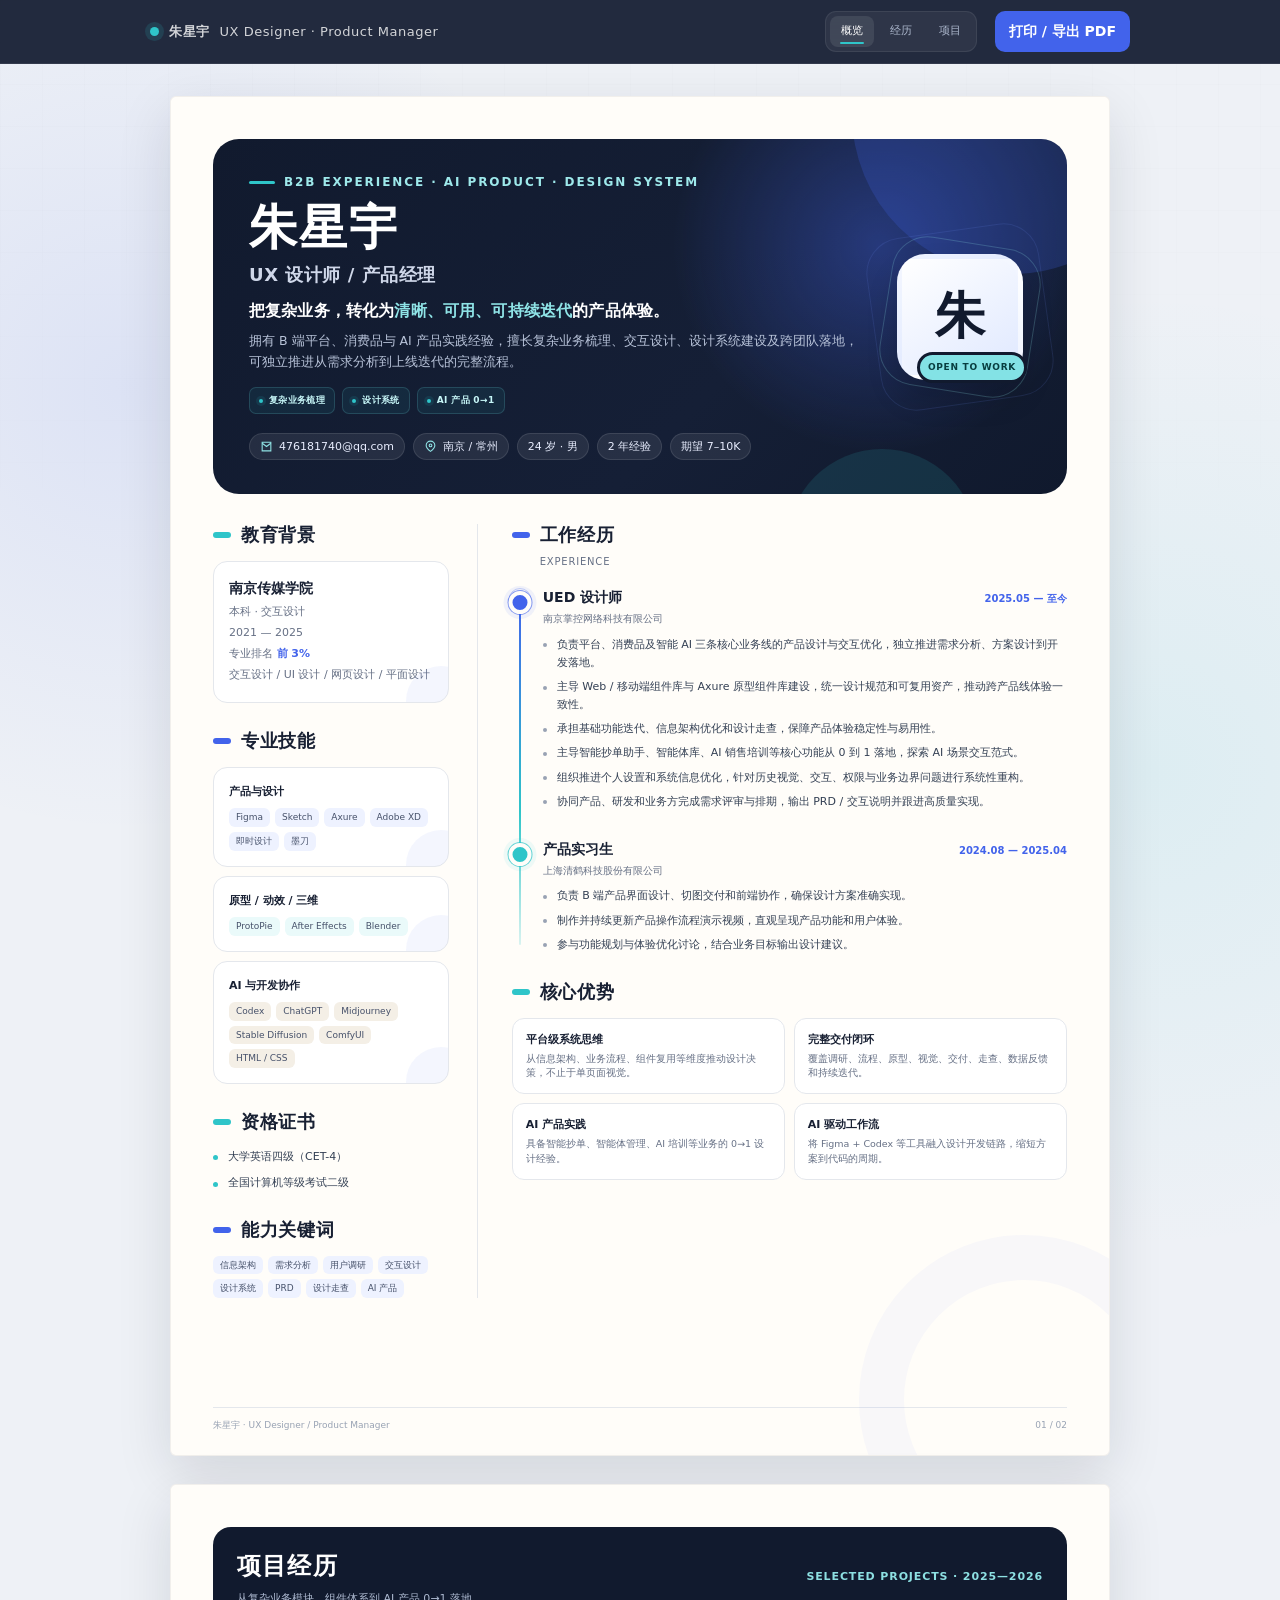
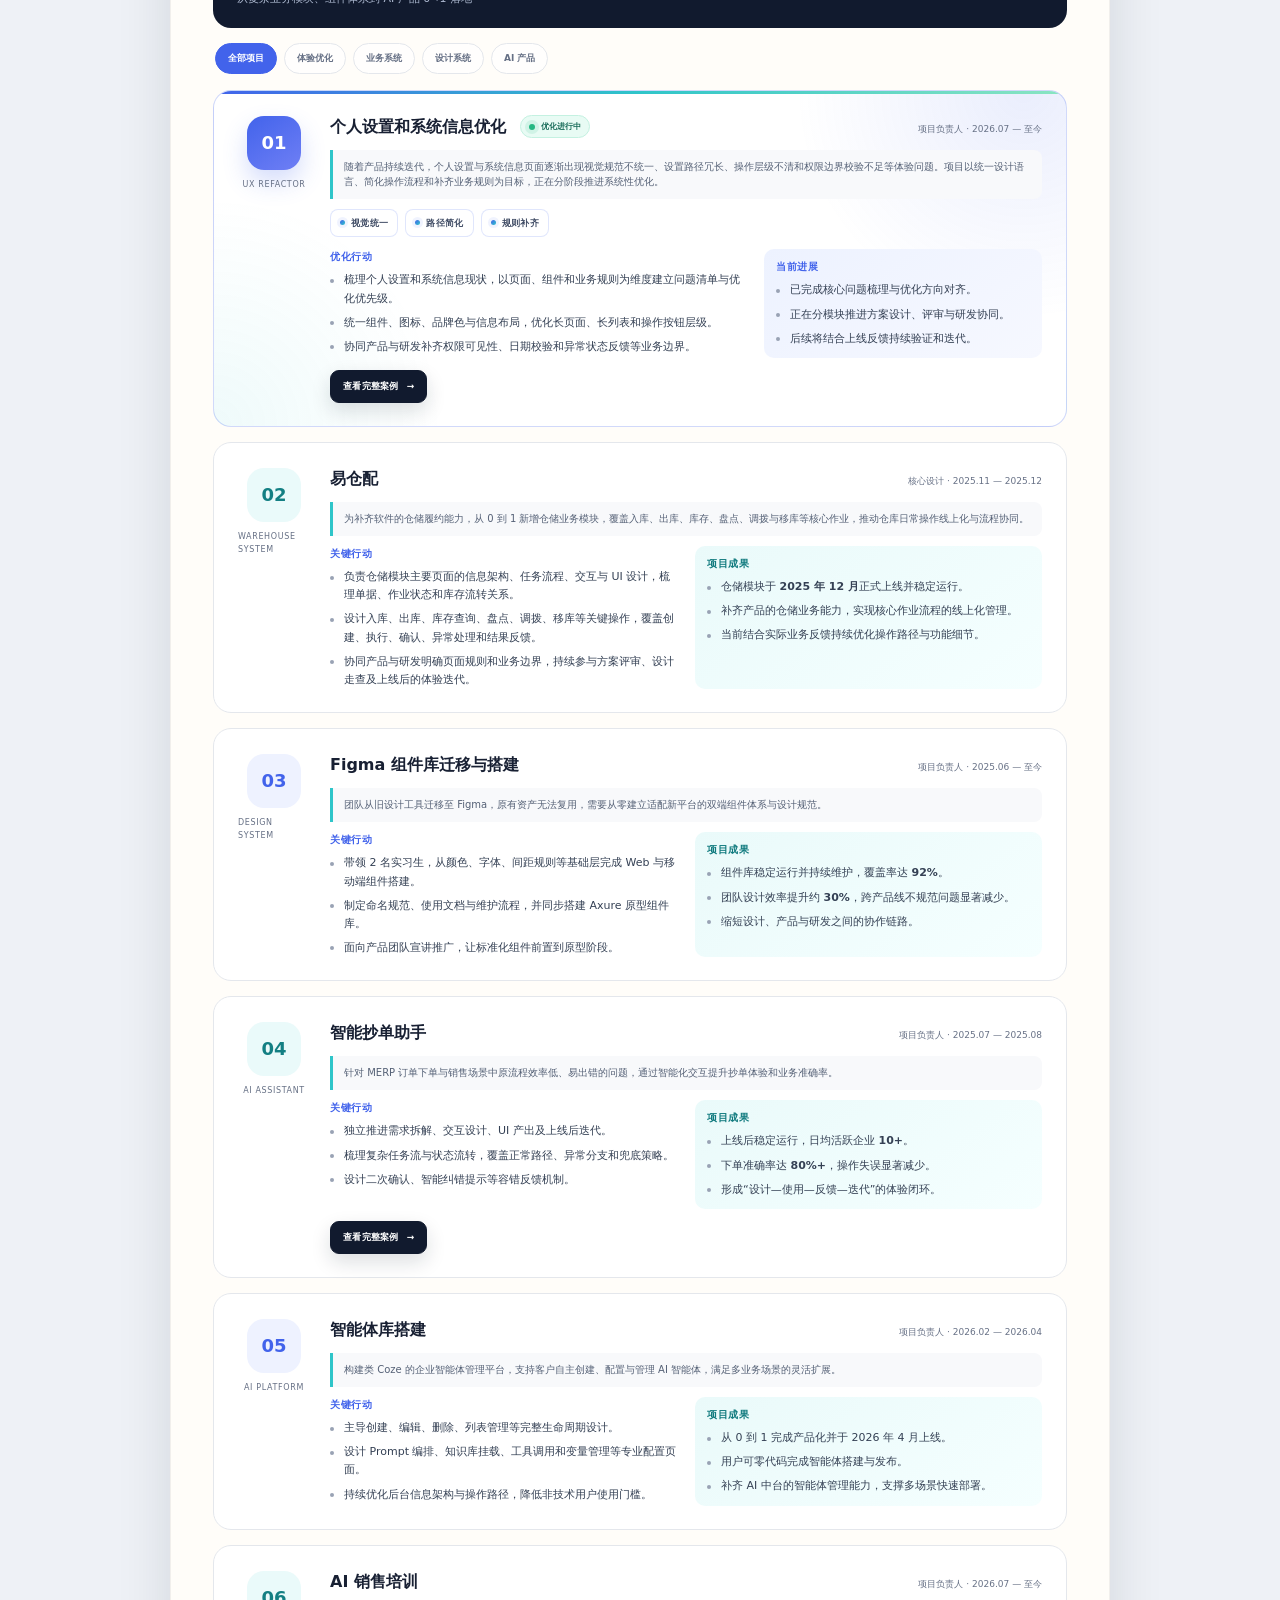
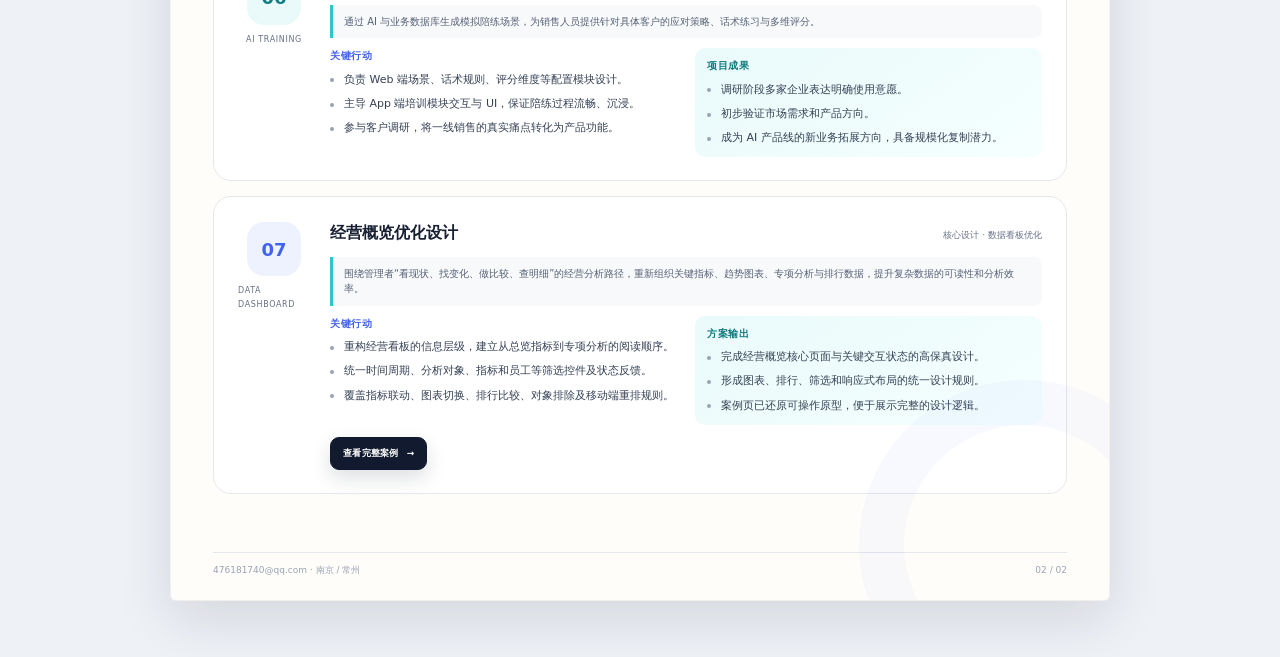
==== commit d6dfd439: "Update: add business-overview, profile-settings pages and images" ====
--- a/index.html
+++ b/index.html
@@ -914,6 +914,53 @@
     }
 
 
+    /* Mobile layout normalization */
+    @media (max-width: 760px) {
+      html, body { max-width: 100%; overflow-x: hidden; }
+      .toolbar { display: grid; grid-template-columns: minmax(0, 1fr) auto; width: 100%; min-height: 58px; gap: 10px; padding: 8px 14px; }
+      .toolbar__brand { min-width: 0; }
+      .toolbar__brand strong { white-space: nowrap; }
+      .toolbar__actions { margin-left: 0; }
+      .button { width: 46px; min-height: 38px; padding: 0; font-size: 0; white-space: nowrap; }
+      .button::after { content: "导出"; font-size: 10px; }
+      .page { width: 100%; padding: 22px 16px 42px; }
+      .hero { gap: 0; padding: 27px 20px; border-radius: 20px; }
+      .eyebrow { font-size: 9px; letter-spacing: .1em; }
+      h1 { font-size: clamp(36px, 12vw, 44px); }
+      .role { font-size: 16px; }
+      .value-proposition { font-size: 14px; }
+      .summary { font-size: 11.5px; }
+      .contacts { display: grid; grid-template-columns: 1fr 1fr; gap: 7px; }
+      .chip { min-width: 0; justify-content: center; padding: 8px 7px; font-size: 9.5px; white-space: nowrap; }
+      .chip:first-child { grid-column: 1 / -1; }
+      .content-grid { gap: 24px; }
+      .page-header { align-items: flex-start; flex-direction: column; gap: 10px; margin-bottom: 18px; padding: 18px; border-radius: 15px; }
+      .page-header h2 { font-size: 21px; }
+      .page-header__mark { font-size: 8px; }
+      .project-filters { margin-top: -3px; margin-right: -16px; padding-right: 16px; }
+      .projects { gap: 12px; }
+      .project { gap: 13px; padding: 17px; border-radius: 16px; }
+      .project__index { gap: 10px; }
+      .project__number { flex: 0 0 auto; }
+      .project__type { font-size: 7.5px; }
+      .project__head { margin-bottom: 8px; }
+      .project__head h3 { font-size: 15px; line-height: 1.4; }
+      .project__meta { font-size: 8.5px; }
+      .project__background { padding: 9px 10px; font-size: 9.5px; }
+      .project__details { gap: 13px; }
+      .project__details h4 { font-size: 9.5px; }
+      .project-case-link { width: 100%; min-height: 40px; justify-content: center; font-size: 10px; }
+      .page-footer { right: auto; left: auto; gap: 12px; font-size: 8px; }
+    }
+
+    @media (max-width: 380px) {
+      .contacts { grid-template-columns: 1fr; }
+      .chip:first-child { grid-column: auto; }
+      .toolbar__brand strong { font-size: 12px; }
+      .button { padding-inline: 9px; font-size: 10px; }
+    }
+
+
     @media (prefers-reduced-motion: reduce) {
       html { scroll-behavior: auto; }
       *, *::before, *::after { animation: none !important; transition-duration: .01ms !important; }
@@ -925,7 +972,7 @@
     @media print {
       :root { --paper: #fffdf9; }
       body { margin: 0; background: #fff; print-color-adjust: exact; -webkit-print-color-adjust: exact; }
-      .toolbar, .project-filters, .project-case-link { display: none !important; }
+      .toolbar, .project-filters, .project-case-link, .project--portfolio-only { display: none !important; }
       .js .reveal { opacity: 1 !important; transform: none !important; }
       .project { display: grid !important; transform: none !important; box-shadow: none !important; }
       .resume { display: block; width: auto; margin: 0; }
@@ -1149,6 +1196,7 @@
               <div><h4>优化行动</h4><ul class="bullet-list"><li>梳理个人设置和系统信息现状，以页面、组件和业务规则为维度建立问题清单与优化优先级。</li><li>统一组件、图标、品牌色与信息布局，优化长页面、长列表和操作按钮层级。</li><li>协同产品与研发补齐权限可见性、日期校验和异常状态反馈等业务边界。</li></ul></div>
               <div class="project__result"><h4>当前进展</h4><ul class="bullet-list"><li>已完成核心问题梳理与优化方向对齐。</li><li>正在分模块推进方案设计、评审与研发协同。</li><li>后续将结合上线反馈持续验证和迭代。</li></ul></div>
             </div>
+            <a class="project-case-link" href="profile-settings.html" aria-label="查看个人信息与系统设置优化完整项目案例">查看完整案例 <span aria-hidden="true">→</span></a>
           </div>
         </article>
 
@@ -1210,6 +1258,19 @@
               <div><h4>关键行动</h4><ul class="bullet-list"><li>负责 Web 端场景、话术规则、评分维度等配置模块设计。</li><li>主导 App 端培训模块交互与 UI，保证陪练过程流畅、沉浸。</li><li>参与客户调研，将一线销售的真实痛点转化为产品功能。</li></ul></div>
               <div class="project__result"><h4>项目成果</h4><ul class="bullet-list"><li>调研阶段多家企业表达明确使用意愿。</li><li>初步验证市场需求和产品方向。</li><li>成为 AI 产品线的新业务拓展方向，具备规模化复制潜力。</li></ul></div>
             </div>
+          </div>
+        </article>
+
+        <article class="project project--portfolio-only" data-category="business">
+          <div class="project__index"><div class="project__number">07</div><div class="project__type">Data Dashboard</div></div>
+          <div>
+            <div class="project__head"><h3>经营概览优化设计</h3><span class="project__meta">核心设计 · 数据看板优化</span></div>
+            <p class="project__background">围绕管理者“看现状、找变化、做比较、查明细”的经营分析路径，重新组织关键指标、趋势图表、专项分析与排行数据，提升复杂数据的可读性和分析效率。</p>
+            <div class="project__details">
+              <div><h4>关键行动</h4><ul class="bullet-list"><li>重构经营看板的信息层级，建立从总览指标到专项分析的阅读顺序。</li><li>统一时间周期、分析对象、指标和员工等筛选控件及状态反馈。</li><li>覆盖指标联动、图表切换、排行比较、对象排除及移动端重排规则。</li></ul></div>
+              <div class="project__result"><h4>方案输出</h4><ul class="bullet-list"><li>完成经营概览核心页面与关键交互状态的高保真设计。</li><li>形成图表、排行、筛选和响应式布局的统一设计规则。</li><li>案例页已还原可操作原型，便于展示完整的设计逻辑。</li></ul></div>
+            </div>
+            <a class="project-case-link" href="business-overview.html" aria-label="查看经营概览优化设计完整项目案例">查看完整案例 <span aria-hidden="true">→</span></a>
           </div>
         </article>
       </section>
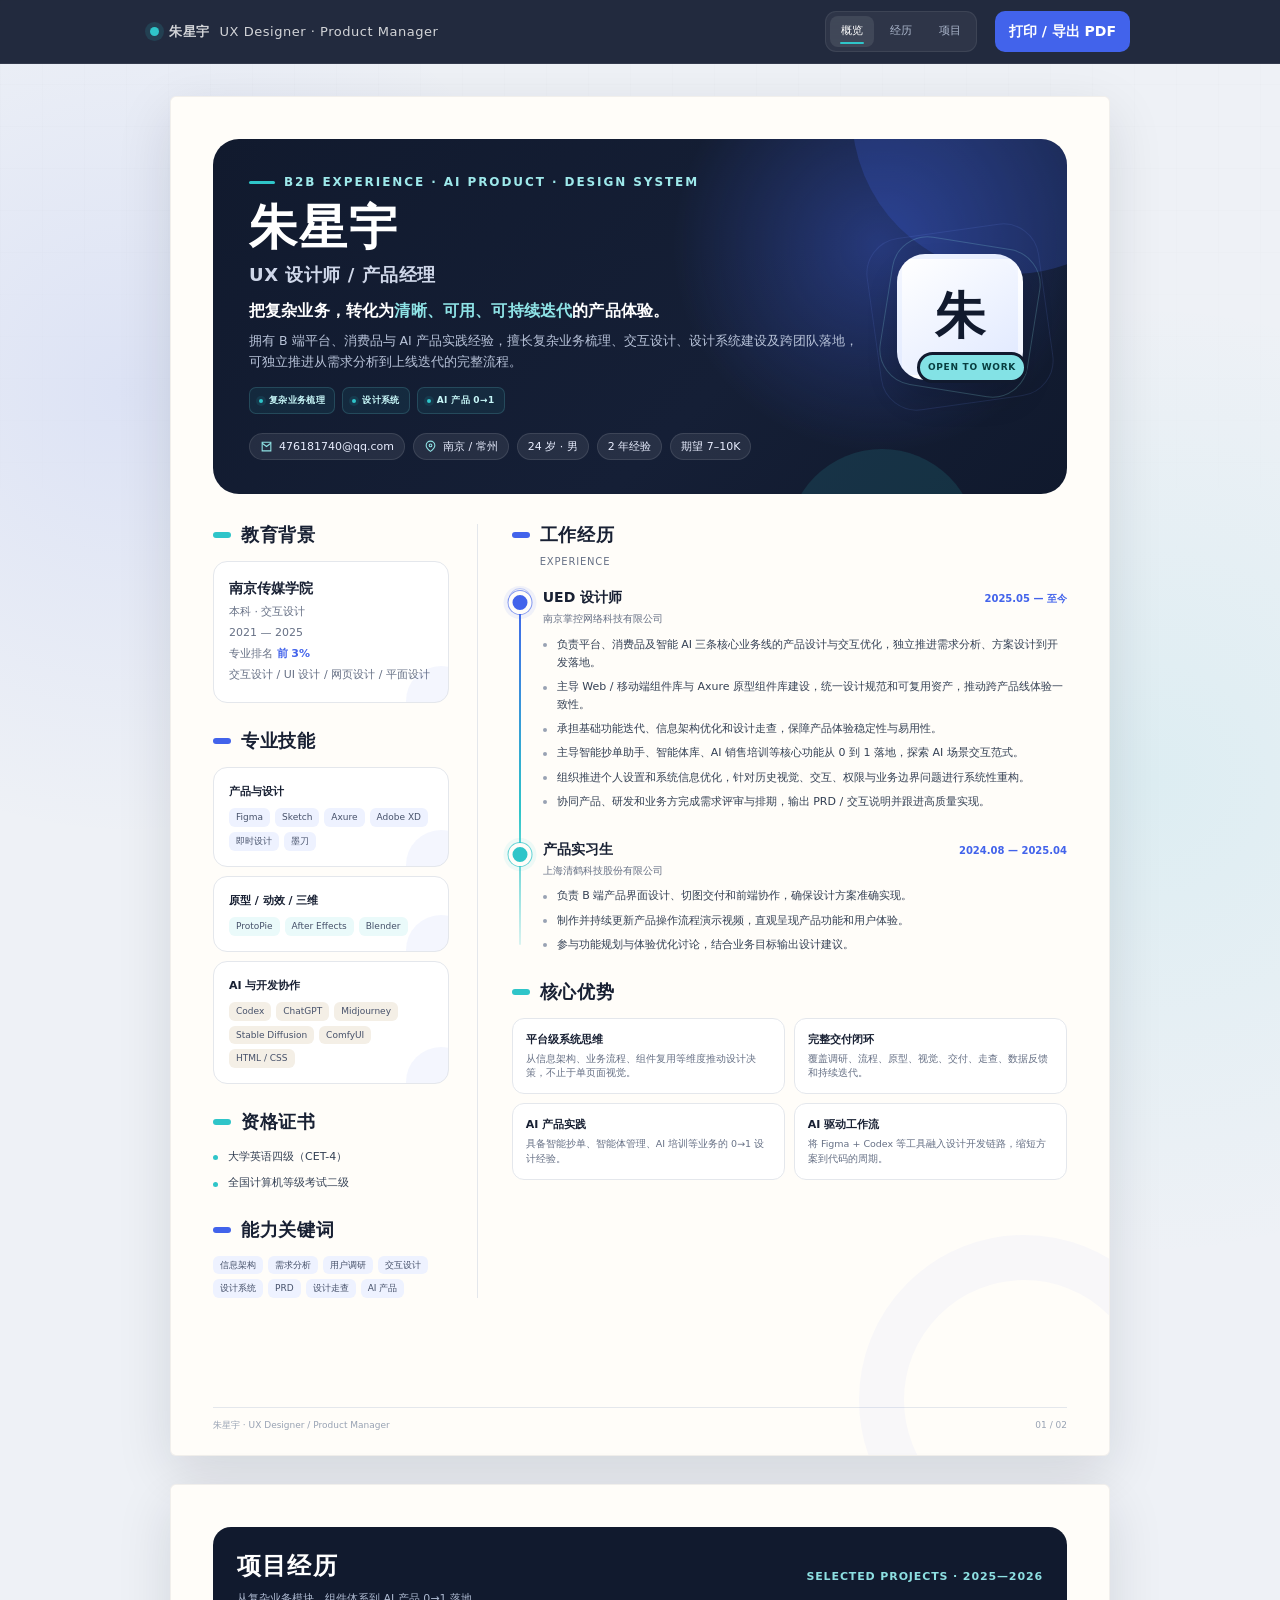
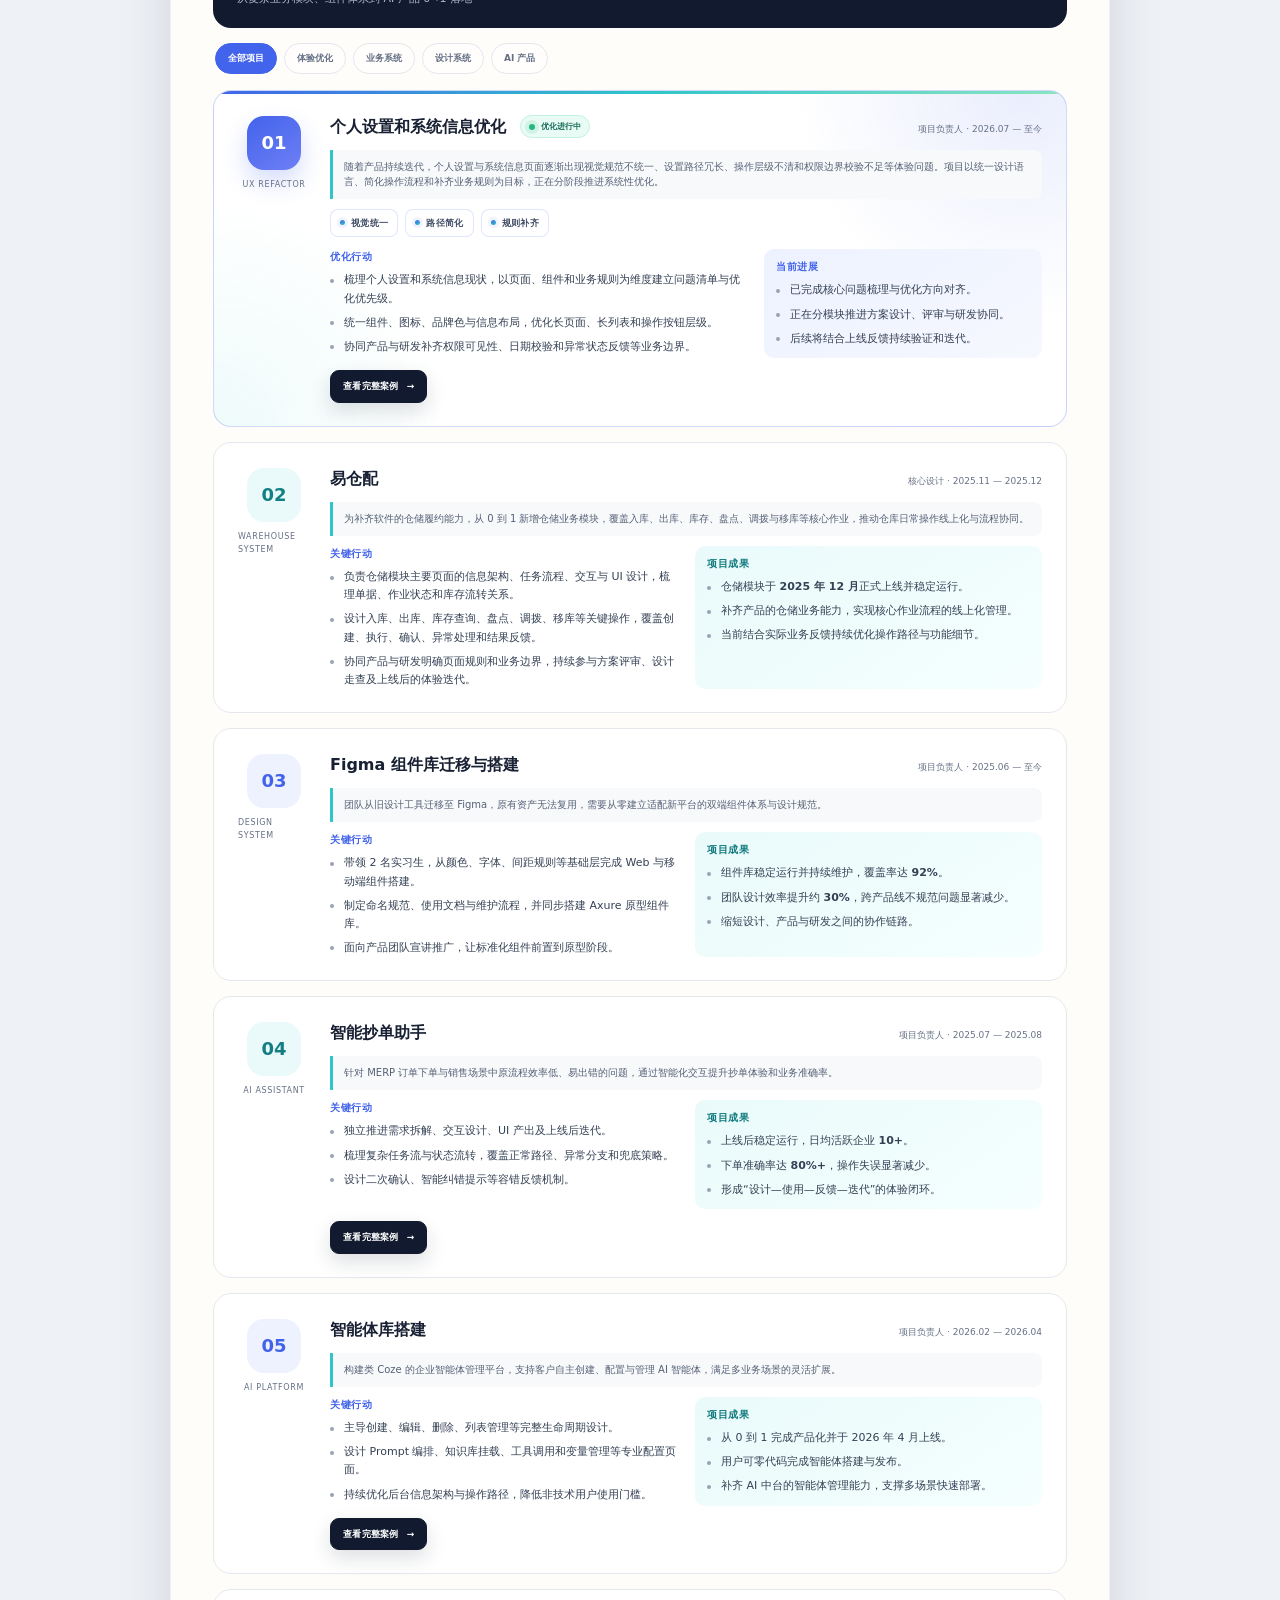
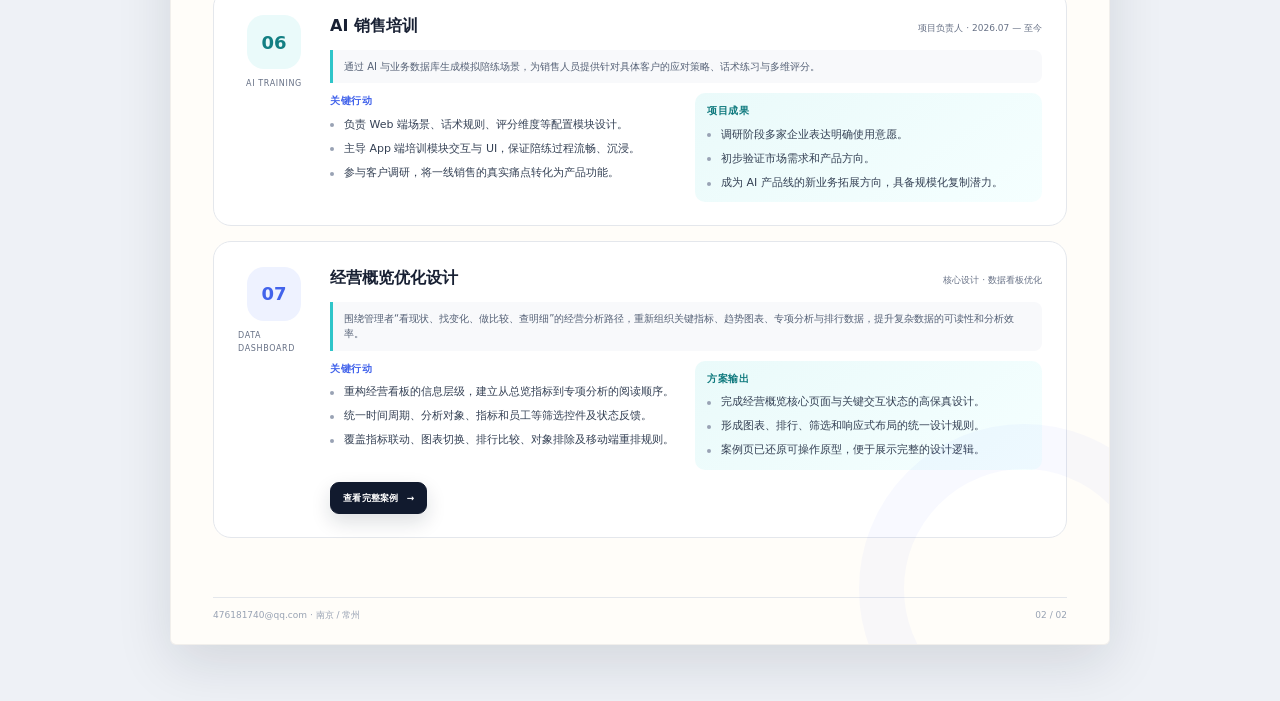
==== commit 095d8491: "Update portfolio" ====
--- a/index.html
+++ b/index.html
@@ -1246,6 +1246,7 @@
               <div><h4>关键行动</h4><ul class="bullet-list"><li>主导创建、编辑、删除、列表管理等完整生命周期设计。</li><li>设计 Prompt 编排、知识库挂载、工具调用和变量管理等专业配置页面。</li><li>持续优化后台信息架构与操作路径，降低非技术用户使用门槛。</li></ul></div>
               <div class="project__result"><h4>项目成果</h4><ul class="bullet-list"><li>从 0 到 1 完成产品化并于 2026 年 4 月上线。</li><li>用户可零代码完成智能体搭建与发布。</li><li>补齐 AI 中台的智能体管理能力，支撑多场景快速部署。</li></ul></div>
             </div>
+            <a class="project-case-link" href="agent-platform.html" aria-label="查看智能体库搭建完整项目案例">查看完整案例 <span aria-hidden="true">→</span></a>
           </div>
         </article>
 
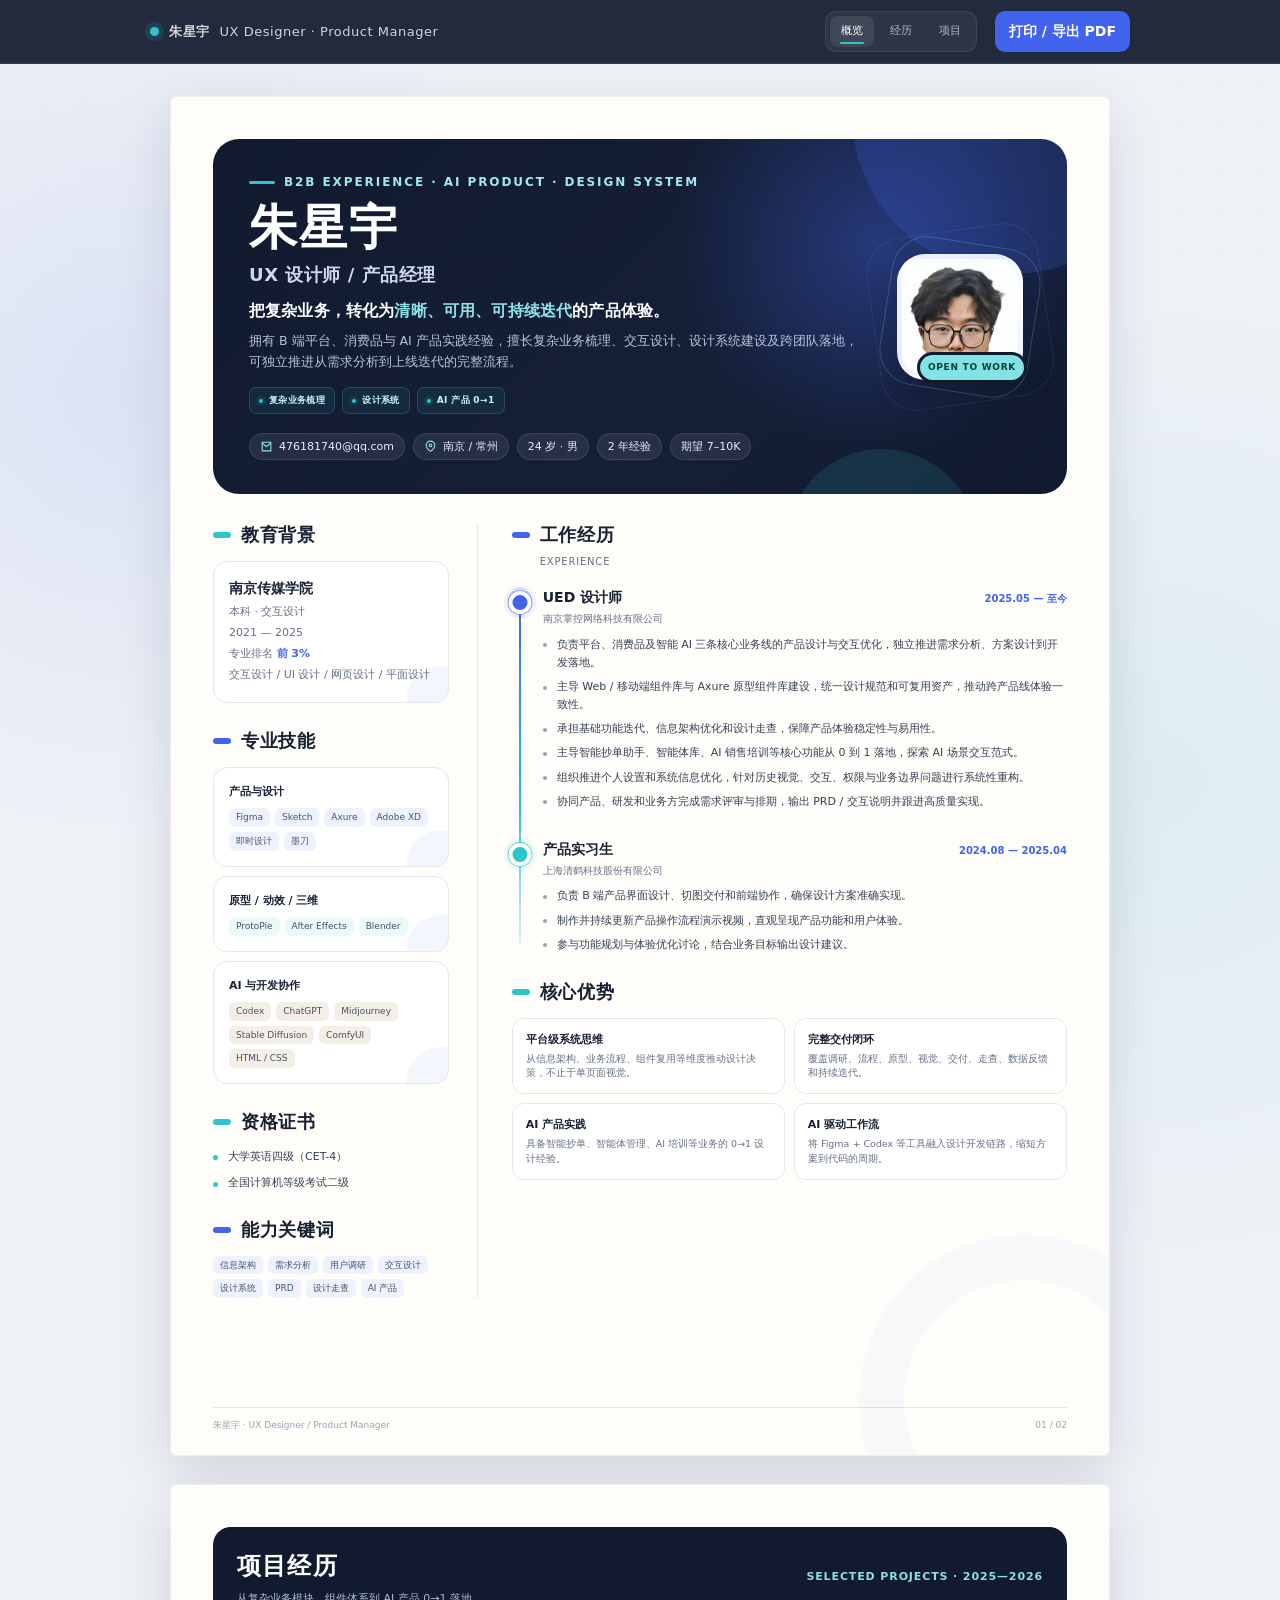
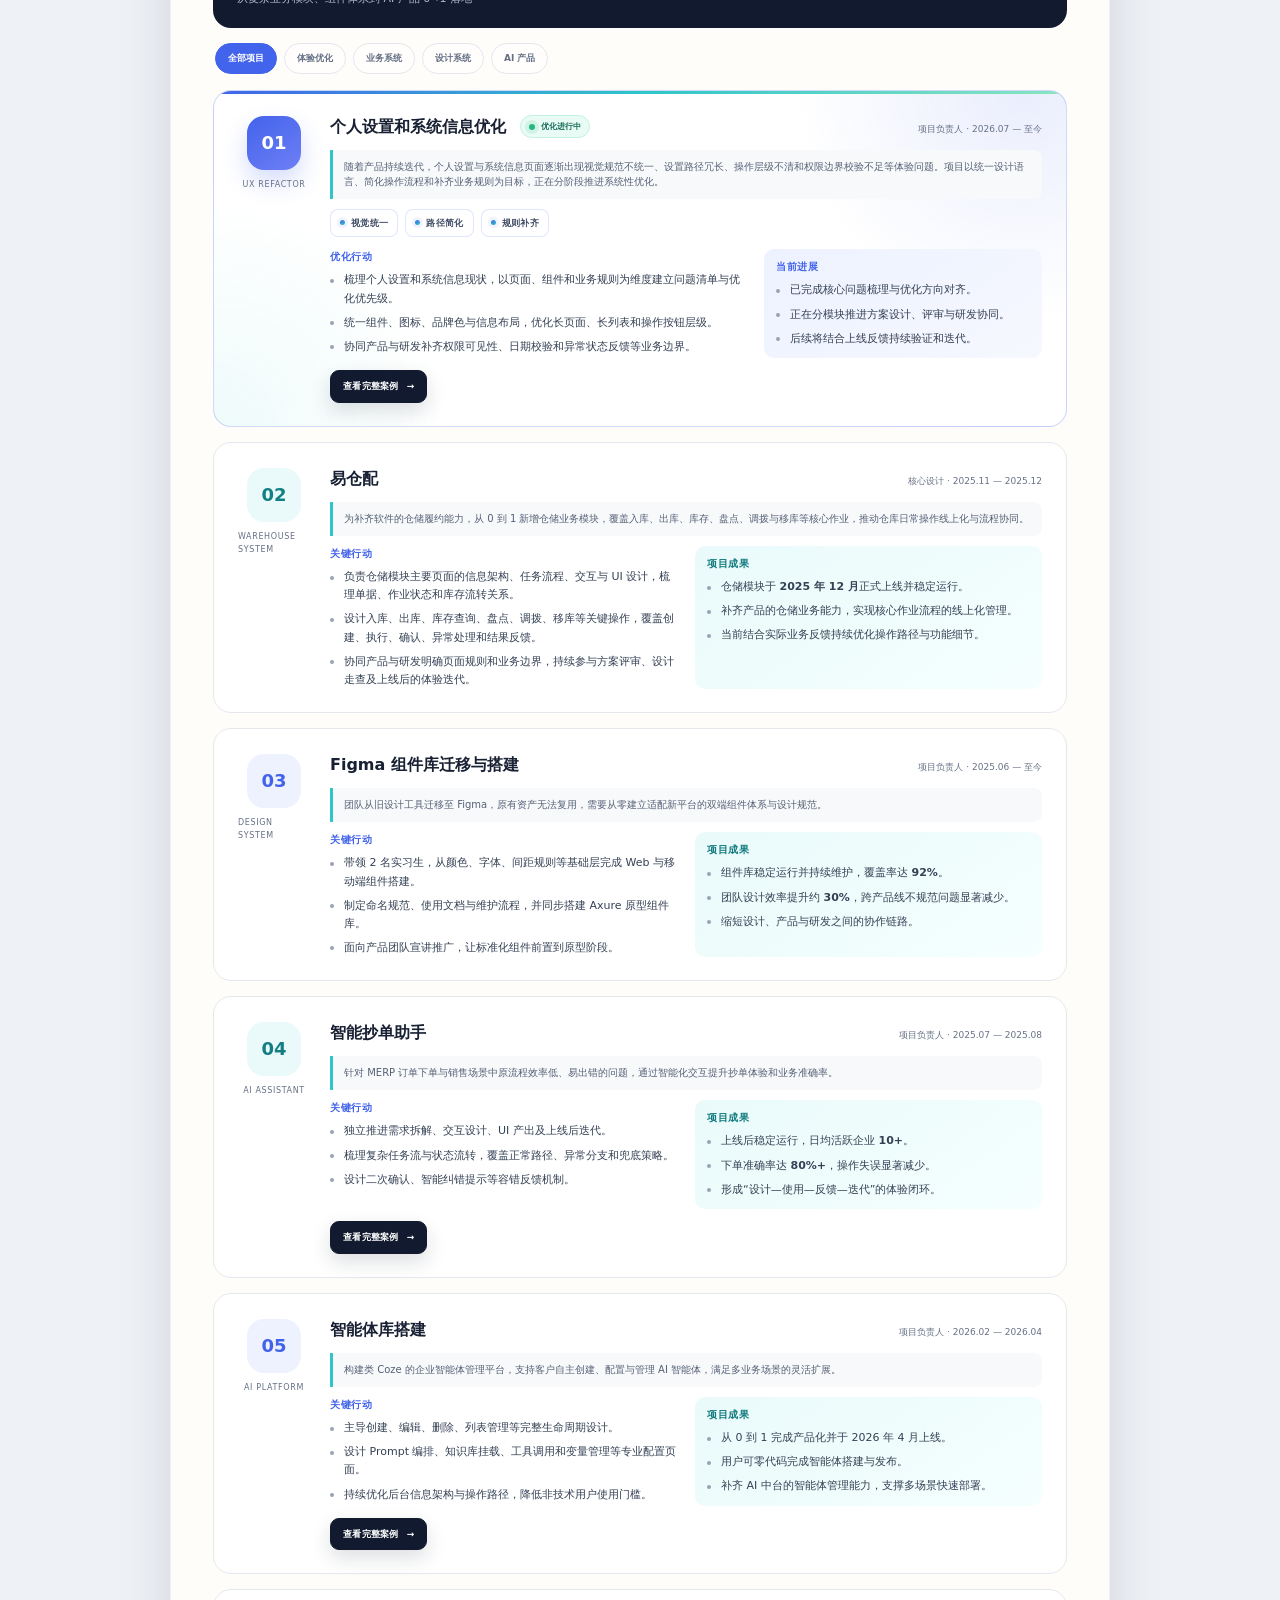
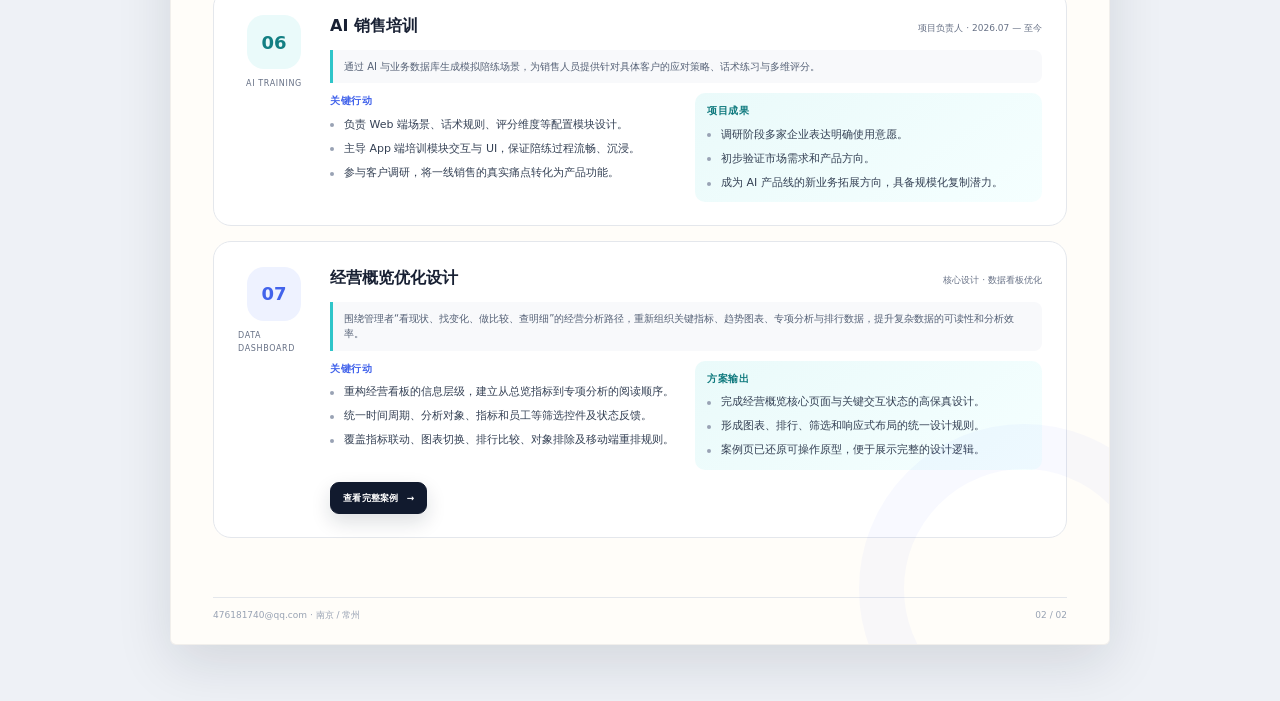
==== commit b5d8d131: "Update portfolio" ====
--- a/index.html
+++ b/index.html
@@ -366,6 +366,14 @@
     .hero:hover .avatar::before { transform: rotate(-3deg); }
     .hero:hover .avatar::after { transform: rotate(4deg); }
 
+    .avatar img {
+      width: 100%;
+      height: 100%;
+      object-fit: cover;
+      object-position: center;
+      border-radius: 22px;
+    }
+
     .avatar small {
       position: absolute;
       right: -9px;
@@ -925,6 +933,9 @@
       .button::after { content: "导出"; font-size: 10px; }
       .page { width: 100%; padding: 22px 16px 42px; }
       .hero { gap: 0; padding: 27px 20px; border-radius: 20px; }
+      .avatar { display: grid; order: -1; width: 88px; height: 88px; margin: 0 auto 22px; border-width: 3px; border-radius: 21px; }
+      .avatar img { border-radius: 17px; }
+      .avatar small { right: -8px; bottom: -7px; padding: 4px 6px; border-width: 2px; font-size: 7px; }
       .eyebrow { font-size: 9px; letter-spacing: .1em; }
       h1 { font-size: clamp(36px, 12vw, 44px); }
       .role { font-size: 16px; }
@@ -1070,7 +1081,7 @@
             <span class="chip">期望 7–10K</span>
           </div>
         </div>
-        <div class="avatar" aria-label="朱星宇姓名头像">朱<small>OPEN TO WORK</small></div>
+        <div class="avatar" aria-label="朱星宇个人头像"><img src="assets/images/profile/zxy-avatar.jpg" alt="朱星宇个人头像"><small>OPEN TO WORK</small></div>
       </section>
 
       <div class="content-grid reveal" id="experience">
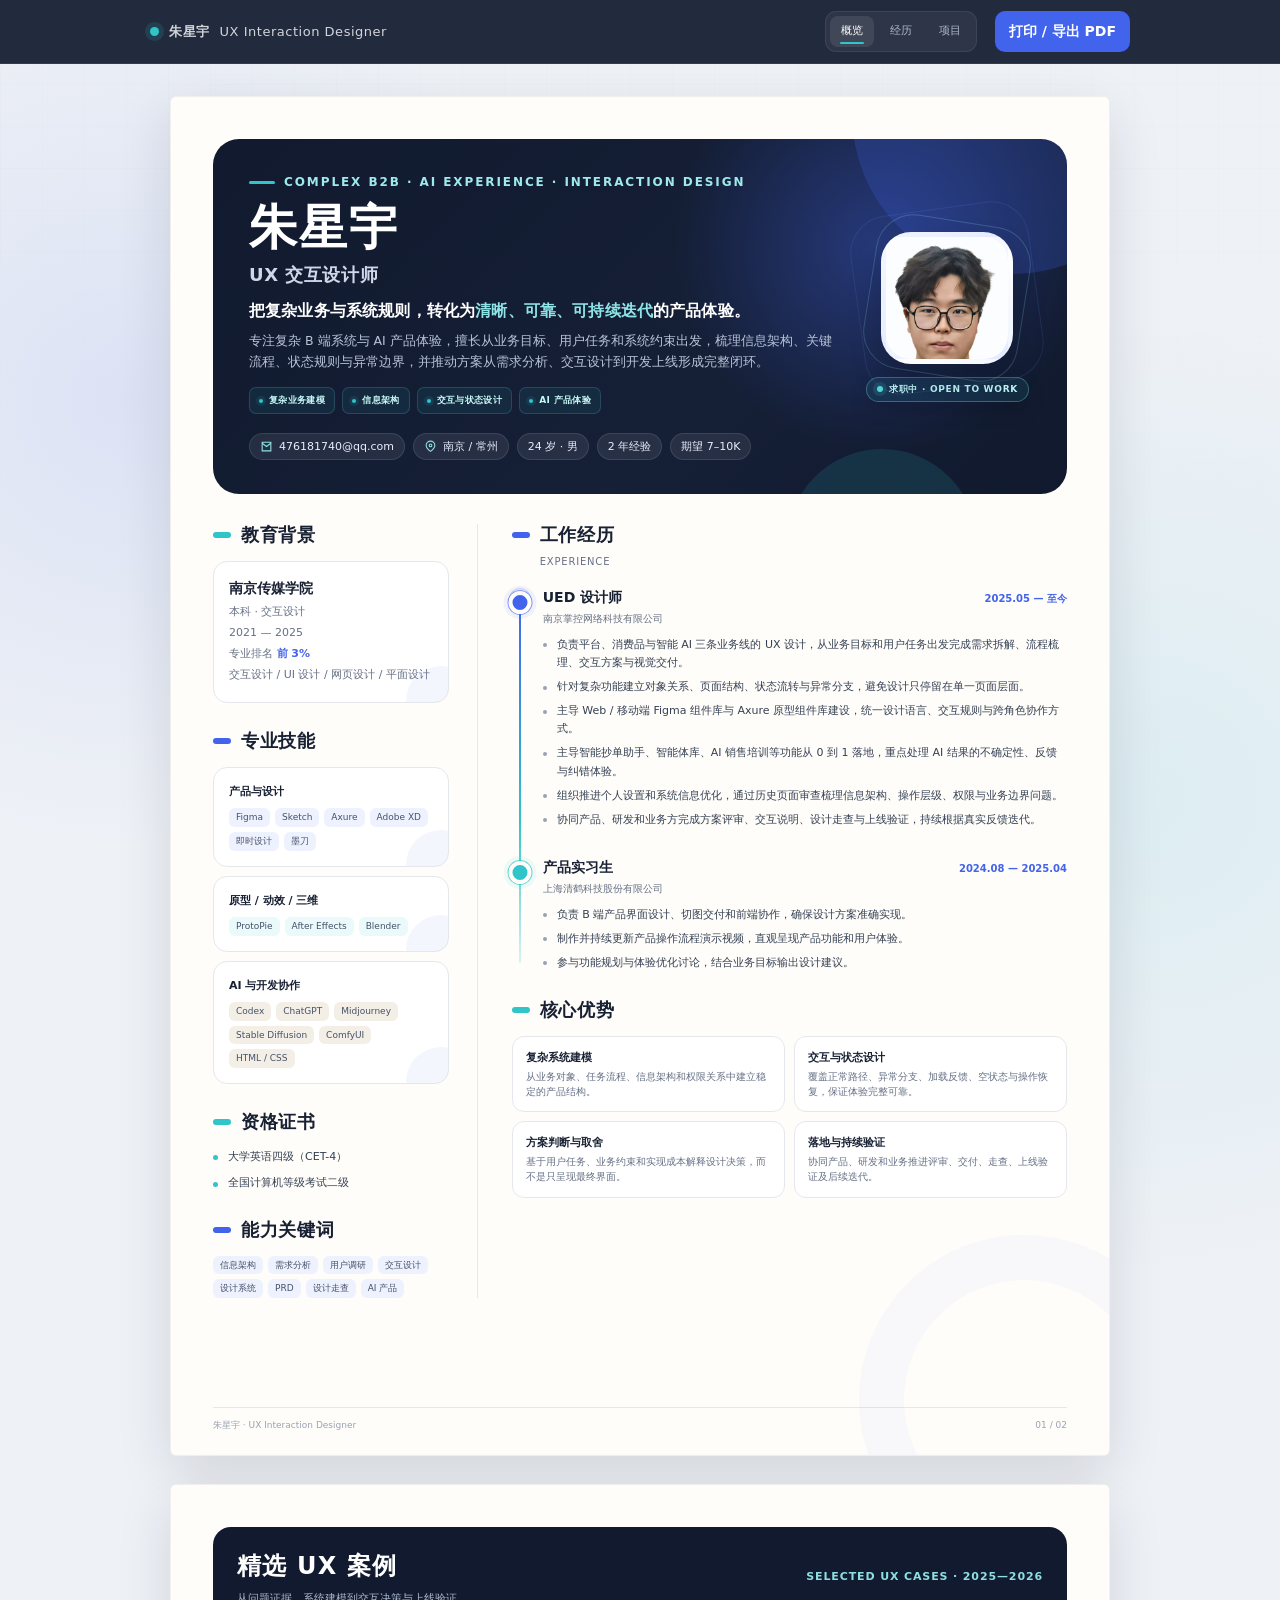
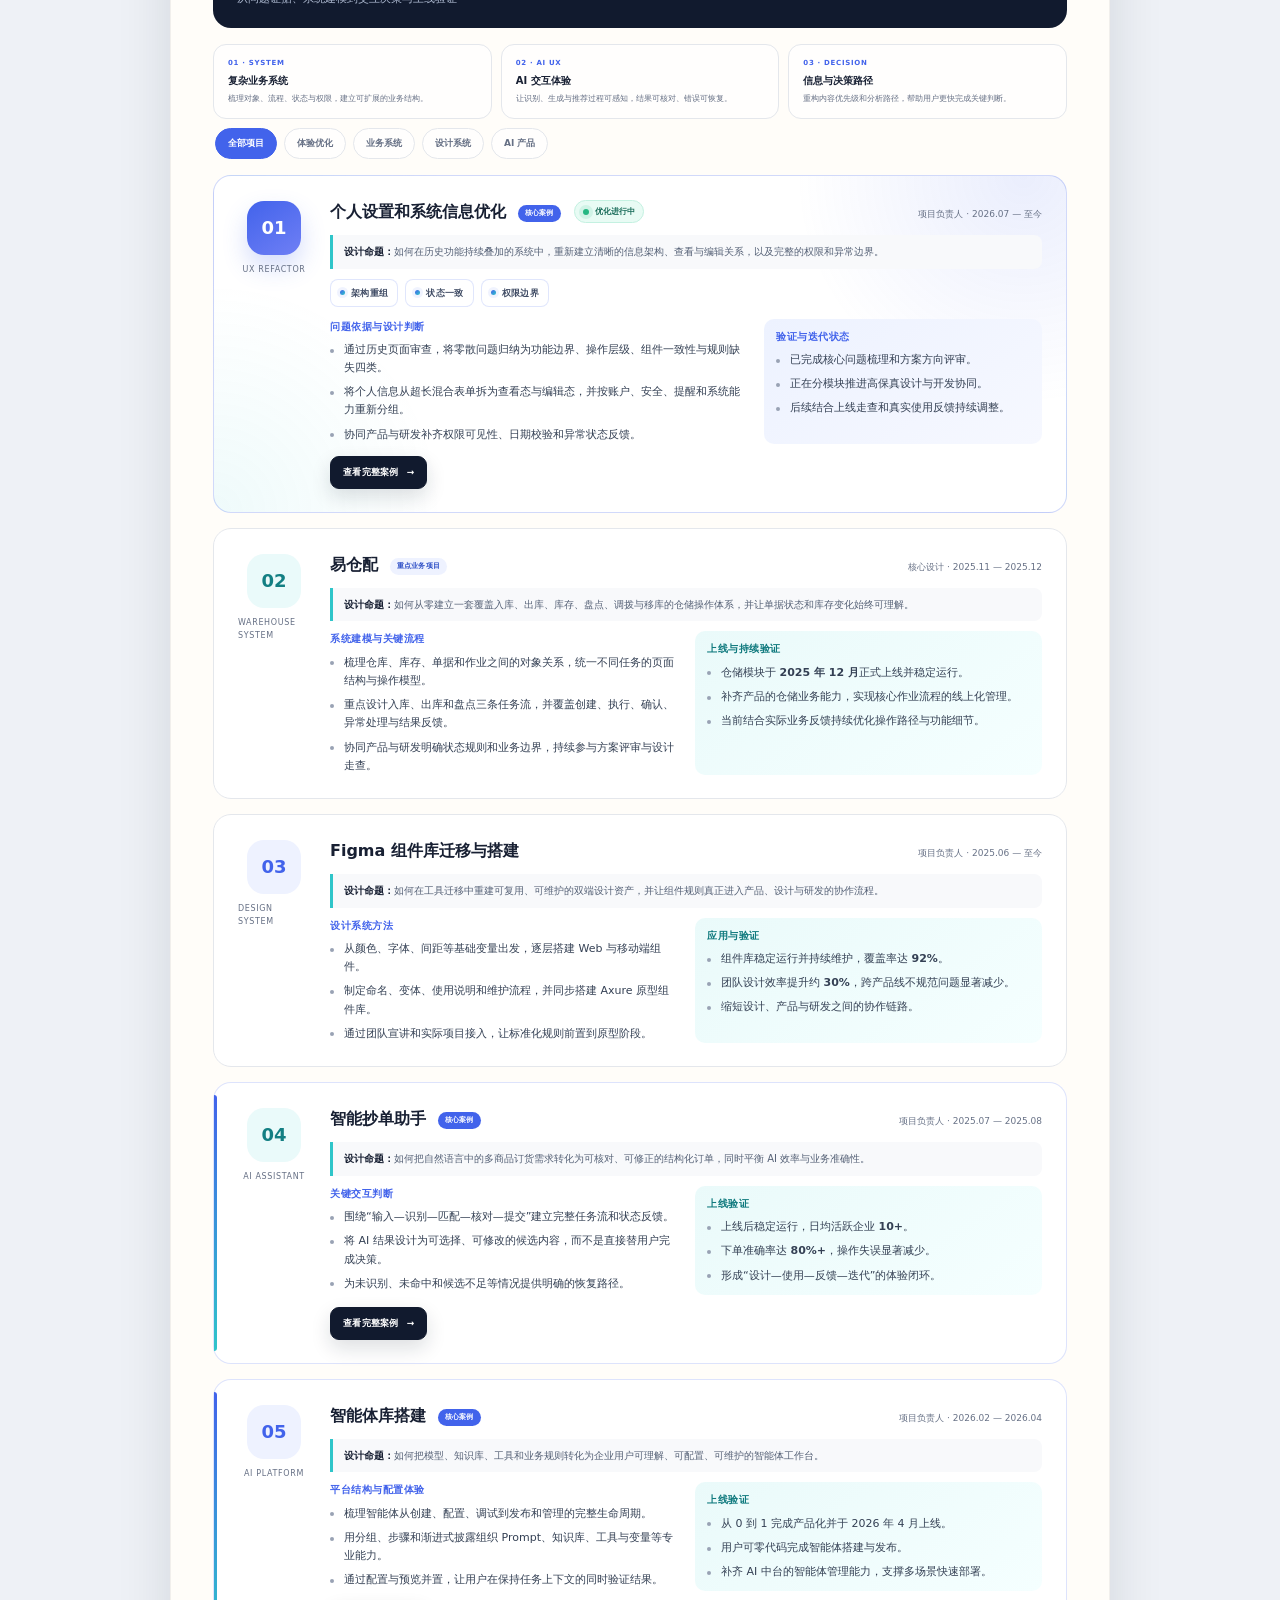
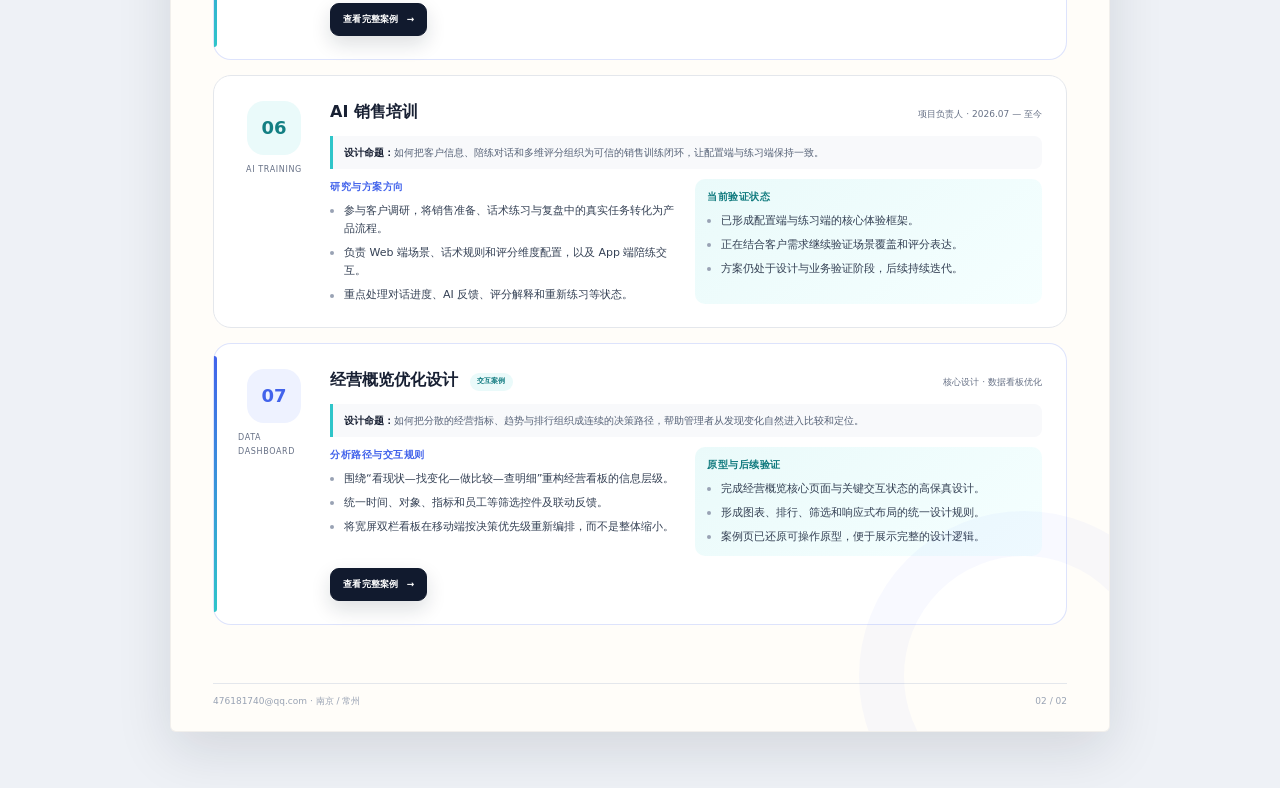
==== commit a0ac12e1: "Update portfolio" ====
--- a/index.html
+++ b/index.html
@@ -3,9 +3,9 @@
 <head>
   <meta charset="utf-8" />
   <meta name="viewport" content="width=device-width, initial-scale=1" />
-  <meta name="description" content="朱星宇｜UX 设计师 / 产品经理个人简历" />
+  <meta name="description" content="朱星宇｜专注复杂业务系统与 AI 产品体验的 UX 交互设计师作品集" />
   <link rel="icon" href="data:," />
-  <title>朱星宇｜UX 设计师 / 产品经理</title>
+  <title>朱星宇｜UX 交互设计师作品集</title>
   <script>document.documentElement.classList.add("js")</script>
   <style>
     :root {
@@ -327,22 +327,27 @@
 
     .chip svg { width: 13px; height: 13px; color: #8fe2e4; }
 
-    .avatar {
+    .avatar-wrap {
       position: relative;
       z-index: 1;
       align-self: center;
       display: grid;
+      justify-items: center;
+      gap: 13px;
+      min-width: 148px;
+      margin-right: 2px;
+    }
+
+    .avatar {
+      position: relative;
+      display: grid;
       place-items: center;
-      width: 126px;
-      height: 126px;
-      margin-right: 8px;
-      border: 5px solid rgba(255,255,255,.10);
-      border-radius: 28px;
-      color: var(--navy);
+      width: 132px;
+      height: 132px;
+      border: 5px solid rgba(255,255,255,.14);
+      border-radius: 30px;
       background: linear-gradient(145deg, #fff, #dfe8ff);
-      box-shadow: 0 18px 30px rgba(0,0,0,.18);
-      font-size: 50px;
-      font-weight: 850;
+      box-shadow: 0 18px 32px rgba(0,0,0,.22);
     }
 
     .avatar::before,
@@ -352,7 +357,7 @@
       inset: -17px;
       z-index: -1;
       border: 1px solid rgba(142, 226, 228, .22);
-      border-radius: 36px;
+      border-radius: 38px;
       transform: rotate(9deg);
       transition: transform .55s cubic-bezier(.2,.8,.2,1);
     }
@@ -367,24 +372,39 @@
     .hero:hover .avatar::after { transform: rotate(4deg); }
 
     .avatar img {
+      display: block;
       width: 100%;
       height: 100%;
       object-fit: cover;
-      object-position: center;
-      border-radius: 22px;
-    }
-
-    .avatar small {
-      position: absolute;
-      right: -9px;
-      bottom: -8px;
-      padding: 5px 8px;
-      color: #073d3f;
-      background: #83e2e5;
-      border: 3px solid var(--navy);
+      object-position: 50% 42%;
+      border-radius: 24px;
+    }
+
+    .avatar-status {
+      display: inline-flex;
+      align-items: center;
+      gap: 6px;
+      min-height: 25px;
+      padding: 5px 10px;
+      color: #bff9fb;
+      background: rgba(47,197,201,.10);
+      border: 1px solid rgba(131,226,229,.32);
       border-radius: 999px;
+      box-shadow: 0 8px 20px rgba(0,0,0,.12);
       font-size: 9px;
+      font-weight: 800;
+      line-height: 1;
       letter-spacing: .08em;
+      white-space: nowrap;
+    }
+
+    .avatar-status::before {
+      content: "";
+      width: 6px;
+      height: 6px;
+      border-radius: 50%;
+      background: #50d9dd;
+      box-shadow: 0 0 0 4px rgba(80,217,221,.12);
     }
 
 
@@ -670,6 +690,7 @@
     .projects { display: grid; gap: 15px; }
 
     .project {
+      position: relative;
       display: grid;
       grid-template-columns: 72px 1fr;
       gap: 20px;
@@ -734,6 +755,54 @@
       font-size: 10px;
       line-height: 1.55;
     }
+
+    .project__background strong { color: var(--ink); font-weight: 800; }
+
+    .project--featured { border-color: rgba(66,99,235,.18); }
+    .project--featured::before {
+      content: "";
+      position: absolute;
+      inset: 12px auto 12px 0;
+      width: 3px;
+      background: linear-gradient(var(--blue), var(--cyan));
+      border-radius: 0 4px 4px 0;
+    }
+
+    .case-badge {
+      display: inline-flex;
+      align-items: center;
+      margin-left: 6px;
+      padding: 3px 7px;
+      color: #fff;
+      background: var(--blue);
+      border-radius: 999px;
+      font-size: 7px;
+      font-weight: 850;
+      letter-spacing: .04em;
+      vertical-align: 2px;
+    }
+
+    .case-badge--soft { color: #3152c7; background: var(--soft-blue); }
+    .case-badge--cyan { color: #117b80; background: var(--soft-cyan); }
+
+    .ux-focus-strip {
+      display: grid;
+      grid-template-columns: repeat(3, 1fr);
+      gap: 9px;
+      margin: -8px 0 18px;
+    }
+
+    .ux-focus-strip article {
+      min-width: 0;
+      padding: 13px 14px;
+      background: rgba(255,255,255,.78);
+      border: 1px solid var(--line);
+      border-radius: 13px;
+    }
+
+    .ux-focus-strip span { display: block; color: var(--blue); font-size: 7px; font-weight: 850; letter-spacing: .1em; }
+    .ux-focus-strip strong { display: block; margin-top: 4px; color: var(--ink); font-size: 10px; }
+    .ux-focus-strip p { margin: 3px 0 0; color: var(--muted); font-size: 8px; line-height: 1.5; }
 
     .project__details {
       display: grid;
@@ -904,7 +973,7 @@
       .resume { width: 100%; margin: 0; gap: 0; }
       .page { min-height: 0; padding: 24px 18px 48px; border: 0; border-radius: 0; box-shadow: none; }
       .hero { grid-template-columns: 1fr; padding: 28px 24px; }
-      .avatar { display: none; }
+      .avatar-wrap { display: none; }
       h1 { font-size: 39px; }
       .content-grid { grid-template-columns: 1fr; gap: 28px; }
       .sidebar { padding: 0; border: 0; }
@@ -925,41 +994,50 @@
     /* Mobile layout normalization */
     @media (max-width: 760px) {
       html, body { max-width: 100%; overflow-x: hidden; }
-      .toolbar { display: grid; grid-template-columns: minmax(0, 1fr) auto; width: 100%; min-height: 58px; gap: 10px; padding: 8px 14px; }
+      .toolbar { display: grid; grid-template-columns: minmax(0, 1fr) auto; width: 100%; min-height: 58px; gap: 10px; padding: 8px max(10px, env(safe-area-inset-right)) 8px max(10px, env(safe-area-inset-left)); }
       .toolbar__brand { min-width: 0; }
       .toolbar__brand strong { white-space: nowrap; }
       .toolbar__actions { margin-left: 0; }
       .button { width: 46px; min-height: 38px; padding: 0; font-size: 0; white-space: nowrap; }
       .button::after { content: "导出"; font-size: 10px; }
-      .page { width: 100%; padding: 22px 16px 42px; }
-      .hero { gap: 0; padding: 27px 20px; border-radius: 20px; }
-      .avatar { display: grid; order: -1; width: 88px; height: 88px; margin: 0 auto 22px; border-width: 3px; border-radius: 21px; }
-      .avatar img { border-radius: 17px; }
-      .avatar small { right: -8px; bottom: -7px; padding: 4px 6px; border-width: 2px; font-size: 7px; }
+      .page { width: 100%; padding: 18px 10px 42px; }
+      .hero { gap: 0; padding: 27px 18px; border-radius: 20px; }
+      .avatar-wrap { display: grid; order: -1; gap: 10px; min-width: 0; margin: 0 auto 22px; }
+      .avatar { width: 104px; height: 104px; border-width: 3px; border-radius: 24px; }
+      .avatar img { border-radius: 20px; }
+      .avatar-status { min-height: 24px; padding: 5px 10px; font-size: 8.5px; }
       .eyebrow { font-size: 9px; letter-spacing: .1em; }
       h1 { font-size: clamp(36px, 12vw, 44px); }
       .role { font-size: 16px; }
       .value-proposition { font-size: 14px; }
-      .summary { font-size: 11.5px; }
+      .summary { font-size: 12px; line-height: 1.72; }
+      .hero-tag { font-size: 10px; }
       .contacts { display: grid; grid-template-columns: 1fr 1fr; gap: 7px; }
-      .chip { min-width: 0; justify-content: center; padding: 8px 7px; font-size: 9.5px; white-space: nowrap; }
+      .chip { min-width: 0; justify-content: center; padding: 8px 7px; font-size: 10.5px; white-space: nowrap; }
       .chip:first-child { grid-column: 1 / -1; }
       .content-grid { gap: 24px; }
       .page-header { align-items: flex-start; flex-direction: column; gap: 10px; margin-bottom: 18px; padding: 18px; border-radius: 15px; }
       .page-header h2 { font-size: 21px; }
       .page-header__mark { font-size: 8px; }
-      .project-filters { margin-top: -3px; margin-right: -16px; padding-right: 16px; }
+      .ux-focus-strip { grid-template-columns: 1fr; gap: 7px; margin: -3px 0 14px; }
+      .ux-focus-strip article { padding: 13px; }
+      .ux-focus-strip span { font-size: 9px; }
+      .ux-focus-strip strong { font-size: 12px; }
+      .ux-focus-strip p { font-size: 10.5px; line-height: 1.65; }
+      .tag { font-size: 10px; }
+      .project-filters { margin-top: -3px; margin-right: -10px; padding-right: 10px; }
       .projects { gap: 12px; }
       .project { gap: 13px; padding: 17px; border-radius: 16px; }
       .project__index { gap: 10px; }
       .project__number { flex: 0 0 auto; }
-      .project__type { font-size: 7.5px; }
+      .project__type { font-size: 8.5px; }
       .project__head { margin-bottom: 8px; }
-      .project__head h3 { font-size: 15px; line-height: 1.4; }
-      .project__meta { font-size: 8.5px; }
-      .project__background { padding: 9px 10px; font-size: 9.5px; }
+      .project__head h3 { font-size: 15px; line-height: 1.55; }
+      .case-badge { margin-left: 4px; white-space: nowrap; vertical-align: 1px; font-size: 8.5px; }
+      .project__meta { font-size: 10px; }
+      .project__background { padding: 10px 11px; font-size: 10.5px; line-height: 1.65; }
       .project__details { gap: 13px; }
-      .project__details h4 { font-size: 9.5px; }
+      .project__details h4 { font-size: 10.5px; }
       .project-case-link { width: 100%; min-height: 40px; justify-content: center; font-size: 10px; }
       .page-footer { right: auto; left: auto; gap: 12px; font-size: 8px; }
     }
@@ -983,7 +1061,7 @@
     @media print {
       :root { --paper: #fffdf9; }
       body { margin: 0; background: #fff; print-color-adjust: exact; -webkit-print-color-adjust: exact; }
-      .toolbar, .project-filters, .project-case-link, .project--portfolio-only { display: none !important; }
+      .toolbar, .project-filters, .project-case-link, .project--portfolio-only, .ux-focus-strip { display: none !important; }
       .js .reveal { opacity: 1 !important; transform: none !important; }
       .project { display: grid !important; transform: none !important; box-shadow: none !important; }
       .resume { display: block; width: auto; margin: 0; }
@@ -1005,7 +1083,9 @@
       .summary { font-size: 9.2px; line-height: 1.5; }
       .contacts { margin-top: 12px; gap: 6px; }
       .chip { padding: 5px 8px; font-size: 8.5px; }
-      .avatar { width: 30mm; height: 30mm; border-radius: 6mm; font-size: 38px; }
+      .avatar-wrap { gap: 2mm; min-width: 33mm; margin-right: 0; }
+      .avatar { width: 30mm; height: 30mm; border-radius: 6mm; }
+      .avatar-status { min-height: 5mm; padding: 1.2mm 2mm; font-size: 6.5px; }
       .content-grid { grid-template-columns: 30% 1fr; gap: 7mm; margin-top: 6mm; }
       .sidebar { padding-right: 6mm; }
       .section { margin-bottom: 6mm; }
@@ -1054,7 +1134,7 @@
 </head>
 <body>
   <header class="toolbar" aria-label="简历操作栏">
-    <div class="toolbar__brand"><i class="toolbar__dot"></i><strong>朱星宇</strong><span>UX Designer · Product Manager</span></div>
+    <div class="toolbar__brand"><i class="toolbar__dot"></i><strong>朱星宇</strong><span>UX Interaction Designer</span></div>
     <nav class="toolbar__nav" aria-label="页面导航">
       <a href="#profile" class="is-active">概览</a><a href="#experience">经历</a><a href="#projects">项目</a>
     </nav>
@@ -1065,12 +1145,12 @@
     <article class="page" id="profile" aria-label="简历第一页">
       <section class="hero reveal">
         <div class="hero__content">
-          <div class="eyebrow">B2B EXPERIENCE · AI PRODUCT · DESIGN SYSTEM</div>
+          <div class="eyebrow">COMPLEX B2B · AI EXPERIENCE · INTERACTION DESIGN</div>
           <h1>朱星宇</h1>
-          <p class="role">UX 设计师 / 产品经理</p>
-          <p class="value-proposition">把复杂业务，转化为<em>清晰、可用、可持续迭代</em>的产品体验。</p>
-          <p class="summary">拥有 B 端平台、消费品与 AI 产品实践经验，擅长复杂业务梳理、交互设计、设计系统建设及跨团队落地，可独立推进从需求分析到上线迭代的完整流程。</p>
-          <div class="hero-tags" aria-label="核心能力"><span class="hero-tag">复杂业务梳理</span><span class="hero-tag">设计系统</span><span class="hero-tag">AI 产品 0→1</span></div>
+          <p class="role">UX 交互设计师</p>
+          <p class="value-proposition">把复杂业务与系统规则，转化为<em>清晰、可靠、可持续迭代</em>的产品体验。</p>
+          <p class="summary">专注复杂 B 端系统与 AI 产品体验，擅长从业务目标、用户任务和系统约束出发，梳理信息架构、关键流程、状态规则与异常边界，并推动方案从需求分析、交互设计到开发上线形成完整闭环。</p>
+          <div class="hero-tags" aria-label="核心能力"><span class="hero-tag">复杂业务建模</span><span class="hero-tag">信息架构</span><span class="hero-tag">交互与状态设计</span><span class="hero-tag">AI 产品体验</span></div>
           <div class="contacts">
             <a class="chip" href="mailto:476181740@qq.com" aria-label="发送邮件">
               <svg viewBox="0 0 24 24" fill="none" stroke="currentColor" stroke-width="2"><path d="M4 4h16v16H4z"/><path d="m4 6 8 6 8-6"/></svg>476181740@qq.com
@@ -1081,7 +1161,10 @@
             <span class="chip">期望 7–10K</span>
           </div>
         </div>
-        <div class="avatar" aria-label="朱星宇个人头像"><img src="assets/images/profile/zxy-avatar.jpg" alt="朱星宇个人头像"><small>OPEN TO WORK</small></div>
+        <div class="avatar-wrap">
+          <div class="avatar"><img src="assets/images/profile/zxy-avatar.jpg" alt="朱星宇个人头像"></div>
+          <span class="avatar-status" aria-label="求职状态：正在寻找新的工作机会">求职中 · OPEN TO WORK</span>
+        </div>
       </section>
 
       <div class="content-grid reveal" id="experience">
@@ -1140,12 +1223,12 @@
                   <time class="job__date">2025.05 — 至今</time>
                 </div>
                 <ul class="bullet-list">
-                  <li>负责平台、消费品及智能 AI 三条核心业务线的产品设计与交互优化，独立推进需求分析、方案设计到开发落地。</li>
-                  <li>主导 Web / 移动端组件库与 Axure 原型组件库建设，统一设计规范和可复用资产，推动跨产品线体验一致性。</li>
-                  <li>承担基础功能迭代、信息架构优化和设计走查，保障产品体验稳定性与易用性。</li>
-                  <li>主导智能抄单助手、智能体库、AI 销售培训等核心功能从 0 到 1 落地，探索 AI 场景交互范式。</li>
-                  <li>组织推进个人设置和系统信息优化，针对历史视觉、交互、权限与业务边界问题进行系统性重构。</li>
-                  <li>协同产品、研发和业务方完成需求评审与排期，输出 PRD / 交互说明并跟进高质量实现。</li>
+                  <li>负责平台、消费品与智能 AI 三条业务线的 UX 设计，从业务目标和用户任务出发完成需求拆解、流程梳理、交互方案与视觉交付。</li>
+                  <li>针对复杂功能建立对象关系、页面结构、状态流转与异常分支，避免设计只停留在单一页面层面。</li>
+                  <li>主导 Web / 移动端 Figma 组件库与 Axure 原型组件库建设，统一设计语言、交互规则与跨角色协作方式。</li>
+                  <li>主导智能抄单助手、智能体库、AI 销售培训等功能从 0 到 1 落地，重点处理 AI 结果的不确定性、反馈与纠错体验。</li>
+                  <li>组织推进个人设置和系统信息优化，通过历史页面审查梳理信息架构、操作层级、权限与业务边界问题。</li>
+                  <li>协同产品、研发和业务方完成方案评审、交互说明、设计走查与上线验证，持续根据真实反馈迭代。</li>
                 </ul>
               </article>
 
@@ -1166,23 +1249,29 @@
           <section class="section">
             <h2 class="section-title cyan">核心优势</h2>
             <div class="advantage-grid">
-              <div class="advantage"><strong>平台级系统思维</strong><p>从信息架构、业务流程、组件复用等维度推动设计决策，不止于单页面视觉。</p></div>
-              <div class="advantage"><strong>完整交付闭环</strong><p>覆盖调研、流程、原型、视觉、交付、走查、数据反馈和持续迭代。</p></div>
-              <div class="advantage"><strong>AI 产品实践</strong><p>具备智能抄单、智能体管理、AI 培训等业务的 0→1 设计经验。</p></div>
-              <div class="advantage"><strong>AI 驱动工作流</strong><p>将 Figma + Codex 等工具融入设计开发链路，缩短方案到代码的周期。</p></div>
+              <div class="advantage"><strong>复杂系统建模</strong><p>从业务对象、任务流程、信息架构和权限关系中建立稳定的产品结构。</p></div>
+              <div class="advantage"><strong>交互与状态设计</strong><p>覆盖正常路径、异常分支、加载反馈、空状态与操作恢复，保证体验完整可靠。</p></div>
+              <div class="advantage"><strong>方案判断与取舍</strong><p>基于用户任务、业务约束和实现成本解释设计决策，而不是只呈现最终界面。</p></div>
+              <div class="advantage"><strong>落地与持续验证</strong><p>协同产品、研发和业务推进评审、交付、走查、上线验证及后续迭代。</p></div>
             </div>
           </section>
         </div>
       </div>
 
-      <footer class="page-footer"><span>朱星宇 · UX Designer / Product Manager</span><span>01 / 02</span></footer>
+      <footer class="page-footer"><span>朱星宇 · UX Interaction Designer</span><span>01 / 02</span></footer>
     </article>
 
     <article class="page" id="projects" aria-label="简历第二页">
       <header class="page-header reveal">
-        <div><h2>项目经历</h2><p>从复杂业务模块、组件体系到 AI 产品 0→1 落地</p></div>
-        <div class="page-header__mark">SELECTED PROJECTS · 2025—2026</div>
+        <div><h2>精选 UX 案例</h2><p>从问题证据、系统建模到交互决策与上线验证</p></div>
+        <div class="page-header__mark">SELECTED UX CASES · 2025—2026</div>
       </header>
+
+      <section class="ux-focus-strip reveal project--portfolio-only" aria-label="UX 设计能力方向">
+        <article><span>01 · SYSTEM</span><strong>复杂业务系统</strong><p>梳理对象、流程、状态与权限，建立可扩展的业务结构。</p></article>
+        <article><span>02 · AI UX</span><strong>AI 交互体验</strong><p>让识别、生成与推荐过程可感知，结果可核对、错误可恢复。</p></article>
+        <article><span>03 · DECISION</span><strong>信息与决策路径</strong><p>重构内容优先级和分析路径，帮助用户更快完成关键判断。</p></article>
+      </section>
 
       <div class="project-filters reveal" role="group" aria-label="项目筛选">
         <button class="filter-button is-active" type="button" data-filter="all">全部项目</button>
@@ -1193,19 +1282,19 @@
       </div>
 
       <section class="projects reveal">
-        <article class="project project--current" data-category="ux">
+        <article class="project project--current project--featured" data-category="ux">
           <div class="project__index"><div class="project__number">01</div><div class="project__type">UX Refactor</div></div>
           <div>
-            <div class="project__head"><h3>个人设置和系统信息优化 <span class="project-status">优化进行中</span></h3><span class="project__meta">项目负责人 · 2026.07 — 至今</span></div>
-            <p class="project__background">随着产品持续迭代，个人设置与系统信息页面逐渐出现视觉规范不统一、设置路径冗长、操作层级不清和权限边界校验不足等体验问题。项目以统一设计语言、简化操作流程和补齐业务规则为目标，正在分阶段推进系统性优化。</p>
+            <div class="project__head"><h3>个人设置和系统信息优化 <span class="case-badge">核心案例</span> <span class="project-status">优化进行中</span></h3><span class="project__meta">项目负责人 · 2026.07 — 至今</span></div>
+            <p class="project__background"><strong>设计命题：</strong>如何在历史功能持续叠加的系统中，重新建立清晰的信息架构、查看与编辑关系，以及完整的权限和异常边界。</p>
             <div class="project-focus" aria-label="项目优化重点">
-              <span class="project-focus__item">视觉统一</span>
-              <span class="project-focus__item">路径简化</span>
-              <span class="project-focus__item">规则补齐</span>
+              <span class="project-focus__item">架构重组</span>
+              <span class="project-focus__item">状态一致</span>
+              <span class="project-focus__item">权限边界</span>
             </div>
             <div class="project__details project__details--current">
-              <div><h4>优化行动</h4><ul class="bullet-list"><li>梳理个人设置和系统信息现状，以页面、组件和业务规则为维度建立问题清单与优化优先级。</li><li>统一组件、图标、品牌色与信息布局，优化长页面、长列表和操作按钮层级。</li><li>协同产品与研发补齐权限可见性、日期校验和异常状态反馈等业务边界。</li></ul></div>
-              <div class="project__result"><h4>当前进展</h4><ul class="bullet-list"><li>已完成核心问题梳理与优化方向对齐。</li><li>正在分模块推进方案设计、评审与研发协同。</li><li>后续将结合上线反馈持续验证和迭代。</li></ul></div>
+              <div><h4>问题依据与设计判断</h4><ul class="bullet-list"><li>通过历史页面审查，将零散问题归纳为功能边界、操作层级、组件一致性与规则缺失四类。</li><li>将个人信息从超长混合表单拆为查看态与编辑态，并按账户、安全、提醒和系统能力重新分组。</li><li>协同产品与研发补齐权限可见性、日期校验和异常状态反馈。</li></ul></div>
+              <div class="project__result"><h4>验证与迭代状态</h4><ul class="bullet-list"><li>已完成核心问题梳理和方案方向评审。</li><li>正在分模块推进高保真设计与开发协同。</li><li>后续结合上线走查和真实使用反馈持续调整。</li></ul></div>
             </div>
             <a class="project-case-link" href="profile-settings.html" aria-label="查看个人信息与系统设置优化完整项目案例">查看完整案例 <span aria-hidden="true">→</span></a>
           </div>
@@ -1214,11 +1303,11 @@
         <article class="project" data-category="business">
           <div class="project__index"><div class="project__number">02</div><div class="project__type">Warehouse System</div></div>
           <div>
-            <div class="project__head"><h3>易仓配</h3><span class="project__meta">核心设计 · 2025.11 — 2025.12</span></div>
-            <p class="project__background">为补齐软件的仓储履约能力，从 0 到 1 新增仓储业务模块，覆盖入库、出库、库存、盘点、调拨与移库等核心作业，推动仓库日常操作线上化与流程协同。</p>
+            <div class="project__head"><h3>易仓配 <span class="case-badge case-badge--soft">重点业务项目</span></h3><span class="project__meta">核心设计 · 2025.11 — 2025.12</span></div>
+            <p class="project__background"><strong>设计命题：</strong>如何从零建立一套覆盖入库、出库、库存、盘点、调拨与移库的仓储操作体系，并让单据状态和库存变化始终可理解。</p>
             <div class="project__details">
-              <div><h4>关键行动</h4><ul class="bullet-list"><li>负责仓储模块主要页面的信息架构、任务流程、交互与 UI 设计，梳理单据、作业状态和库存流转关系。</li><li>设计入库、出库、库存查询、盘点、调拨、移库等关键操作，覆盖创建、执行、确认、异常处理和结果反馈。</li><li>协同产品与研发明确页面规则和业务边界，持续参与方案评审、设计走查及上线后的体验迭代。</li></ul></div>
-              <div class="project__result"><h4>项目成果</h4><ul class="bullet-list"><li>仓储模块于 <strong>2025 年 12 月</strong>正式上线并稳定运行。</li><li>补齐产品的仓储业务能力，实现核心作业流程的线上化管理。</li><li>当前结合实际业务反馈持续优化操作路径与功能细节。</li></ul></div>
+              <div><h4>系统建模与关键流程</h4><ul class="bullet-list"><li>梳理仓库、库存、单据和作业之间的对象关系，统一不同任务的页面结构与操作模型。</li><li>重点设计入库、出库和盘点三条任务流，并覆盖创建、执行、确认、异常处理与结果反馈。</li><li>协同产品与研发明确状态规则和业务边界，持续参与方案评审与设计走查。</li></ul></div>
+              <div class="project__result"><h4>上线与持续验证</h4><ul class="bullet-list"><li>仓储模块于 <strong>2025 年 12 月</strong>正式上线并稳定运行。</li><li>补齐产品的仓储业务能力，实现核心作业流程的线上化管理。</li><li>当前结合实际业务反馈持续优化操作路径与功能细节。</li></ul></div>
             </div>
           </div>
         </article>
@@ -1227,35 +1316,35 @@
           <div class="project__index"><div class="project__number">03</div><div class="project__type">Design System</div></div>
           <div>
             <div class="project__head"><h3>Figma 组件库迁移与搭建</h3><span class="project__meta">项目负责人 · 2025.06 — 至今</span></div>
-            <p class="project__background">团队从旧设计工具迁移至 Figma，原有资产无法复用，需要从零建立适配新平台的双端组件体系与设计规范。</p>
+            <p class="project__background"><strong>设计命题：</strong>如何在工具迁移中重建可复用、可维护的双端设计资产，并让组件规则真正进入产品、设计与研发的协作流程。</p>
             <div class="project__details">
-              <div><h4>关键行动</h4><ul class="bullet-list"><li>带领 2 名实习生，从颜色、字体、间距规则等基础层完成 Web 与移动端组件搭建。</li><li>制定命名规范、使用文档与维护流程，并同步搭建 Axure 原型组件库。</li><li>面向产品团队宣讲推广，让标准化组件前置到原型阶段。</li></ul></div>
-              <div class="project__result"><h4>项目成果</h4><ul class="bullet-list"><li>组件库稳定运行并持续维护，覆盖率达 <strong>92%</strong>。</li><li>团队设计效率提升约 <strong>30%</strong>，跨产品线不规范问题显著减少。</li><li>缩短设计、产品与研发之间的协作链路。</li></ul></div>
+              <div><h4>设计系统方法</h4><ul class="bullet-list"><li>从颜色、字体、间距等基础变量出发，逐层搭建 Web 与移动端组件。</li><li>制定命名、变体、使用说明和维护流程，并同步搭建 Axure 原型组件库。</li><li>通过团队宣讲和实际项目接入，让标准化规则前置到原型阶段。</li></ul></div>
+              <div class="project__result"><h4>应用与验证</h4><ul class="bullet-list"><li>组件库稳定运行并持续维护，覆盖率达 <strong>92%</strong>。</li><li>团队设计效率提升约 <strong>30%</strong>，跨产品线不规范问题显著减少。</li><li>缩短设计、产品与研发之间的协作链路。</li></ul></div>
             </div>
           </div>
         </article>
 
-        <article class="project" data-category="ai">
+        <article class="project project--featured" data-category="ai">
           <div class="project__index"><div class="project__number">04</div><div class="project__type">AI Assistant</div></div>
           <div>
-            <div class="project__head"><h3>智能抄单助手</h3><span class="project__meta">项目负责人 · 2025.07 — 2025.08</span></div>
-            <p class="project__background">针对 MERP 订单下单与销售场景中原流程效率低、易出错的问题，通过智能化交互提升抄单体验和业务准确率。</p>
+            <div class="project__head"><h3>智能抄单助手 <span class="case-badge">核心案例</span></h3><span class="project__meta">项目负责人 · 2025.07 — 2025.08</span></div>
+            <p class="project__background"><strong>设计命题：</strong>如何把自然语言中的多商品订货需求转化为可核对、可修正的结构化订单，同时平衡 AI 效率与业务准确性。</p>
             <div class="project__details">
-              <div><h4>关键行动</h4><ul class="bullet-list"><li>独立推进需求拆解、交互设计、UI 产出及上线后迭代。</li><li>梳理复杂任务流与状态流转，覆盖正常路径、异常分支和兜底策略。</li><li>设计二次确认、智能纠错提示等容错反馈机制。</li></ul></div>
-              <div class="project__result"><h4>项目成果</h4><ul class="bullet-list"><li>上线后稳定运行，日均活跃企业 <strong>10+</strong>。</li><li>下单准确率达 <strong>80%+</strong>，操作失误显著减少。</li><li>形成“设计—使用—反馈—迭代”的体验闭环。</li></ul></div>
+              <div><h4>关键交互判断</h4><ul class="bullet-list"><li>围绕“输入—识别—匹配—核对—提交”建立完整任务流和状态反馈。</li><li>将 AI 结果设计为可选择、可修改的候选内容，而不是直接替用户完成决策。</li><li>为未识别、未命中和候选不足等情况提供明确的恢复路径。</li></ul></div>
+              <div class="project__result"><h4>上线验证</h4><ul class="bullet-list"><li>上线后稳定运行，日均活跃企业 <strong>10+</strong>。</li><li>下单准确率达 <strong>80%+</strong>，操作失误显著减少。</li><li>形成“设计—使用—反馈—迭代”的体验闭环。</li></ul></div>
             </div>
             <a class="project-case-link" href="voice-order.html" aria-label="查看智能抄单助手完整项目案例">查看完整案例 <span aria-hidden="true">→</span></a>
           </div>
         </article>
 
-        <article class="project" data-category="ai">
+        <article class="project project--featured" data-category="ai">
           <div class="project__index"><div class="project__number">05</div><div class="project__type">AI Platform</div></div>
           <div>
-            <div class="project__head"><h3>智能体库搭建</h3><span class="project__meta">项目负责人 · 2026.02 — 2026.04</span></div>
-            <p class="project__background">构建类 Coze 的企业智能体管理平台，支持客户自主创建、配置与管理 AI 智能体，满足多业务场景的灵活扩展。</p>
+            <div class="project__head"><h3>智能体库搭建 <span class="case-badge">核心案例</span></h3><span class="project__meta">项目负责人 · 2026.02 — 2026.04</span></div>
+            <p class="project__background"><strong>设计命题：</strong>如何把模型、知识库、工具和业务规则转化为企业用户可理解、可配置、可维护的智能体工作台。</p>
             <div class="project__details">
-              <div><h4>关键行动</h4><ul class="bullet-list"><li>主导创建、编辑、删除、列表管理等完整生命周期设计。</li><li>设计 Prompt 编排、知识库挂载、工具调用和变量管理等专业配置页面。</li><li>持续优化后台信息架构与操作路径，降低非技术用户使用门槛。</li></ul></div>
-              <div class="project__result"><h4>项目成果</h4><ul class="bullet-list"><li>从 0 到 1 完成产品化并于 2026 年 4 月上线。</li><li>用户可零代码完成智能体搭建与发布。</li><li>补齐 AI 中台的智能体管理能力，支撑多场景快速部署。</li></ul></div>
+              <div><h4>平台结构与配置体验</h4><ul class="bullet-list"><li>梳理智能体从创建、配置、调试到发布和管理的完整生命周期。</li><li>用分组、步骤和渐进式披露组织 Prompt、知识库、工具与变量等专业能力。</li><li>通过配置与预览并置，让用户在保持任务上下文的同时验证结果。</li></ul></div>
+              <div class="project__result"><h4>上线验证</h4><ul class="bullet-list"><li>从 0 到 1 完成产品化并于 2026 年 4 月上线。</li><li>用户可零代码完成智能体搭建与发布。</li><li>补齐 AI 中台的智能体管理能力，支撑多场景快速部署。</li></ul></div>
             </div>
             <a class="project-case-link" href="agent-platform.html" aria-label="查看智能体库搭建完整项目案例">查看完整案例 <span aria-hidden="true">→</span></a>
           </div>
@@ -1265,22 +1354,22 @@
           <div class="project__index"><div class="project__number">06</div><div class="project__type">AI Training</div></div>
           <div>
             <div class="project__head"><h3>AI 销售培训</h3><span class="project__meta">项目负责人 · 2026.07 — 至今</span></div>
-            <p class="project__background">通过 AI 与业务数据库生成模拟陪练场景，为销售人员提供针对具体客户的应对策略、话术练习与多维评分。</p>
+            <p class="project__background"><strong>设计命题：</strong>如何把客户信息、陪练对话和多维评分组织为可信的销售训练闭环，让配置端与练习端保持一致。</p>
             <div class="project__details">
-              <div><h4>关键行动</h4><ul class="bullet-list"><li>负责 Web 端场景、话术规则、评分维度等配置模块设计。</li><li>主导 App 端培训模块交互与 UI，保证陪练过程流畅、沉浸。</li><li>参与客户调研，将一线销售的真实痛点转化为产品功能。</li></ul></div>
-              <div class="project__result"><h4>项目成果</h4><ul class="bullet-list"><li>调研阶段多家企业表达明确使用意愿。</li><li>初步验证市场需求和产品方向。</li><li>成为 AI 产品线的新业务拓展方向，具备规模化复制潜力。</li></ul></div>
+              <div><h4>研究与方案方向</h4><ul class="bullet-list"><li>参与客户调研，将销售准备、话术练习与复盘中的真实任务转化为产品流程。</li><li>负责 Web 端场景、话术规则和评分维度配置，以及 App 端陪练交互。</li><li>重点处理对话进度、AI 反馈、评分解释和重新练习等状态。</li></ul></div>
+              <div class="project__result"><h4>当前验证状态</h4><ul class="bullet-list"><li>已形成配置端与练习端的核心体验框架。</li><li>正在结合客户需求继续验证场景覆盖和评分表达。</li><li>方案仍处于设计与业务验证阶段，后续持续迭代。</li></ul></div>
             </div>
           </div>
         </article>
 
-        <article class="project project--portfolio-only" data-category="business">
+        <article class="project project--portfolio-only project--featured" data-category="business">
           <div class="project__index"><div class="project__number">07</div><div class="project__type">Data Dashboard</div></div>
           <div>
-            <div class="project__head"><h3>经营概览优化设计</h3><span class="project__meta">核心设计 · 数据看板优化</span></div>
-            <p class="project__background">围绕管理者“看现状、找变化、做比较、查明细”的经营分析路径，重新组织关键指标、趋势图表、专项分析与排行数据，提升复杂数据的可读性和分析效率。</p>
+            <div class="project__head"><h3>经营概览优化设计 <span class="case-badge case-badge--cyan">交互案例</span></h3><span class="project__meta">核心设计 · 数据看板优化</span></div>
+            <p class="project__background"><strong>设计命题：</strong>如何把分散的经营指标、趋势与排行组织成连续的决策路径，帮助管理者从发现变化自然进入比较和定位。</p>
             <div class="project__details">
-              <div><h4>关键行动</h4><ul class="bullet-list"><li>重构经营看板的信息层级，建立从总览指标到专项分析的阅读顺序。</li><li>统一时间周期、分析对象、指标和员工等筛选控件及状态反馈。</li><li>覆盖指标联动、图表切换、排行比较、对象排除及移动端重排规则。</li></ul></div>
-              <div class="project__result"><h4>方案输出</h4><ul class="bullet-list"><li>完成经营概览核心页面与关键交互状态的高保真设计。</li><li>形成图表、排行、筛选和响应式布局的统一设计规则。</li><li>案例页已还原可操作原型，便于展示完整的设计逻辑。</li></ul></div>
+              <div><h4>分析路径与交互规则</h4><ul class="bullet-list"><li>围绕“看现状—找变化—做比较—查明细”重构经营看板的信息层级。</li><li>统一时间、对象、指标和员工等筛选控件及联动反馈。</li><li>将宽屏双栏看板在移动端按决策优先级重新编排，而不是整体缩小。</li></ul></div>
+              <div class="project__result"><h4>原型与后续验证</h4><ul class="bullet-list"><li>完成经营概览核心页面与关键交互状态的高保真设计。</li><li>形成图表、排行、筛选和响应式布局的统一设计规则。</li><li>案例页已还原可操作原型，便于展示完整的设计逻辑。</li></ul></div>
             </div>
             <a class="project-case-link" href="business-overview.html" aria-label="查看经营概览优化设计完整项目案例">查看完整案例 <span aria-hidden="true">→</span></a>
           </div>
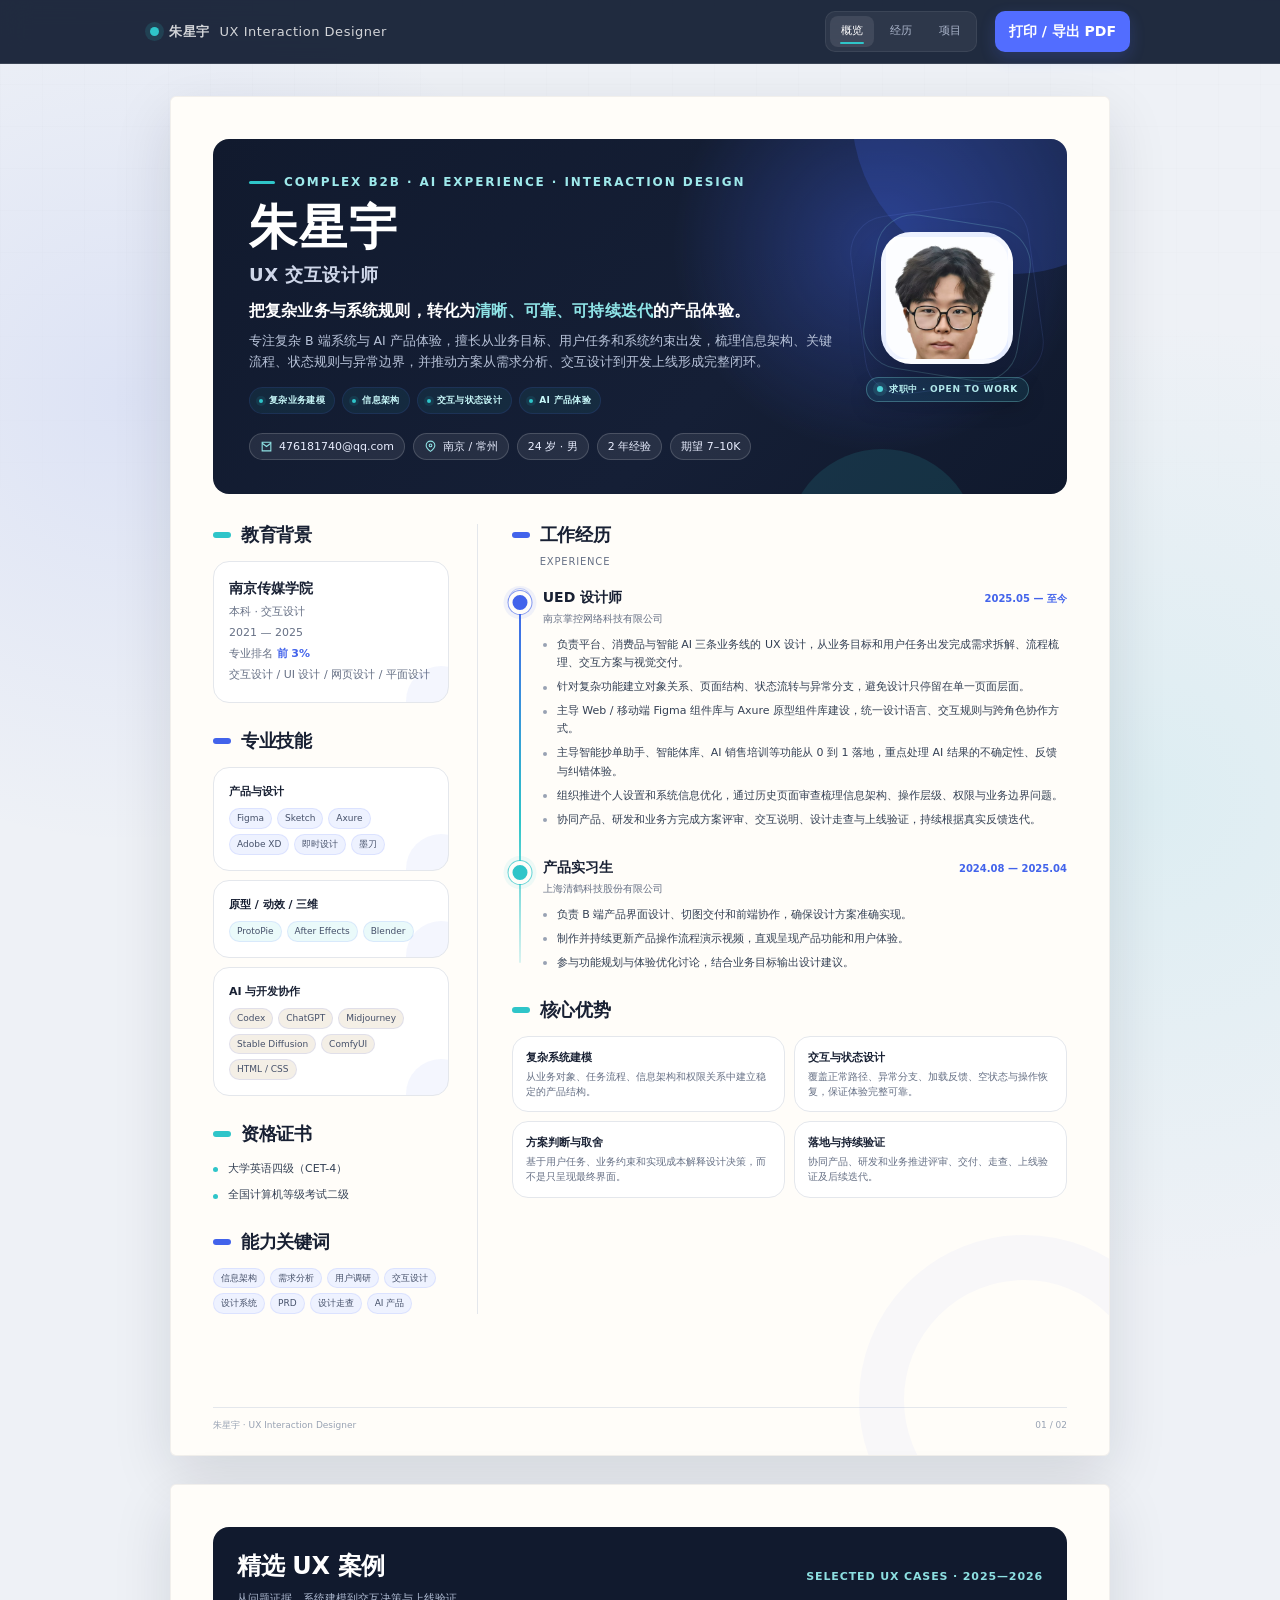
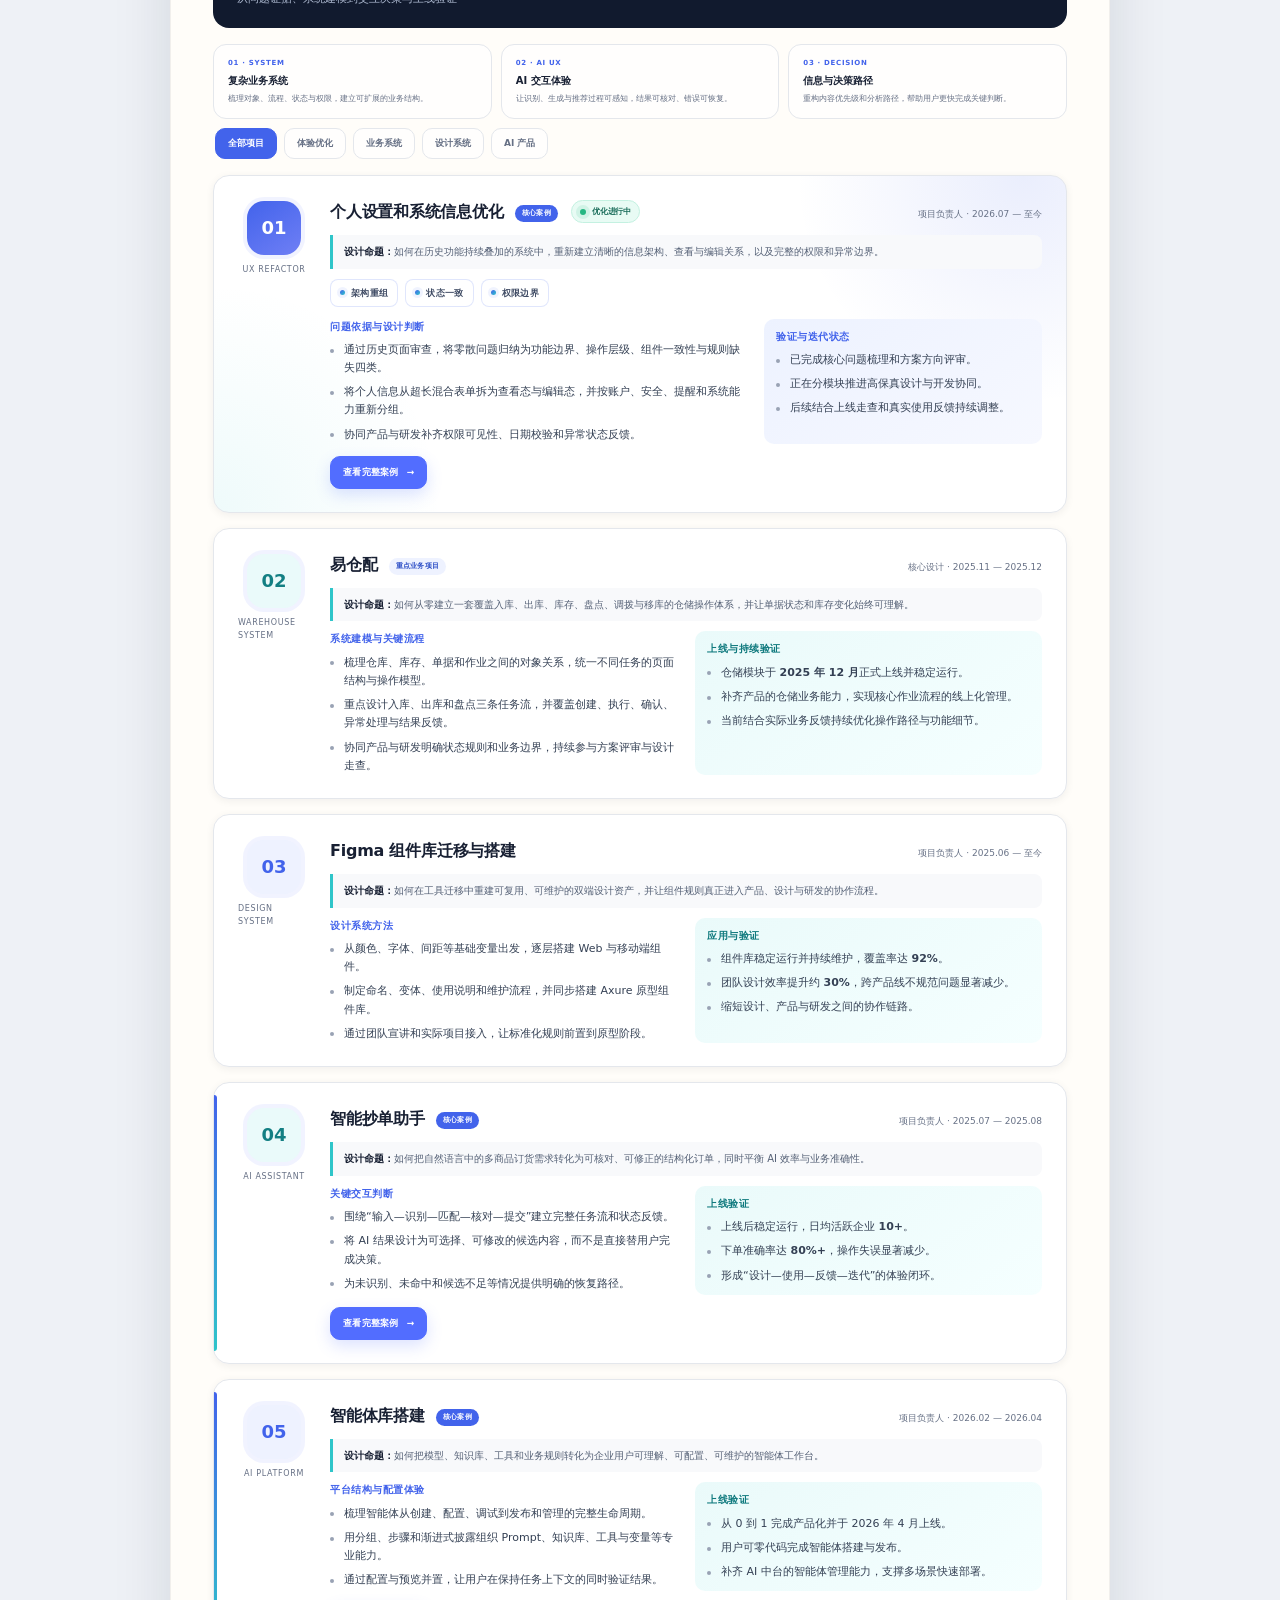
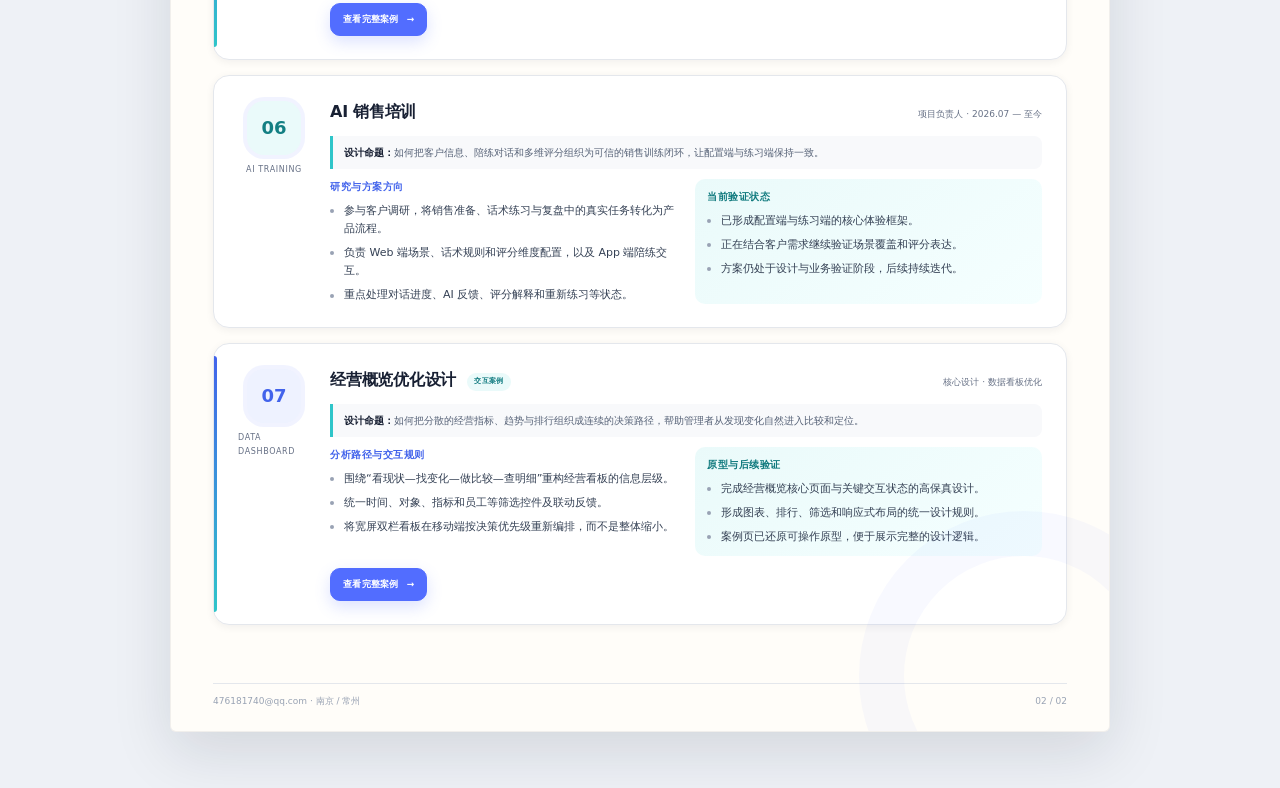
==== commit 2caa8a57: "Update portfolio" ====
--- a/index.html
+++ b/index.html
@@ -1131,8 +1131,9 @@
       .page-footer { right: 10mm; bottom: 5mm; left: 10mm; font-size: 7px; }
     }
   </style>
+  <link rel="stylesheet" href="assets/styles/component-preview.css">
 </head>
-<body>
+<body class="component-preview">
   <header class="toolbar" aria-label="简历操作栏">
     <div class="toolbar__brand"><i class="toolbar__dot"></i><strong>朱星宇</strong><span>UX Interaction Designer</span></div>
     <nav class="toolbar__nav" aria-label="页面导航">
--- a/assets/styles/component-preview.css
+++ b/assets/styles/component-preview.css
@@ -0,0 +1,229 @@
+/*
+ * ZXY component preview layer
+ * Arco-inspired tokenized component language for the static portfolio.
+ * This file is only loaded by the preview copy and does not modify the original site.
+ */
+.component-preview {
+  --ds-primary: #526dff;
+  --ds-primary-hover: #3f5be8;
+  --ds-primary-soft: #eef2ff;
+  --ds-cyan: #2fc5c9;
+  --ds-text-1: #172033;
+  --ds-text-2: #475467;
+  --ds-text-3: #667085;
+  --ds-border: #e4e7ec;
+  --ds-border-strong: #cfd5e2;
+  --ds-surface: #ffffff;
+  --ds-radius-sm: 6px;
+  --ds-radius-md: 10px;
+  --ds-radius-lg: 16px;
+  --ds-radius-xl: 22px;
+  --ds-shadow-sm: 0 2px 8px rgba(16, 24, 40, .06);
+  --ds-shadow-md: 0 12px 30px rgba(16, 24, 40, .10);
+  --ds-ease: cubic-bezier(.2,.8,.2,1);
+}
+
+.component-preview .toolbar {
+  background: rgba(20, 30, 52, .94);
+  border-bottom-color: rgba(255,255,255,.12);
+}
+
+.component-preview .toolbar__nav,
+.component-preview .button,
+.component-preview .filter-button,
+.component-preview .feature-btn,
+.component-preview .mode-tab,
+.component-preview .analysis-tab,
+.component-preview .chart-toggle,
+.component-preview .screen-btn,
+.component-preview .icon-button,
+.component-preview .demo-button,
+.component-preview .project-case-link {
+  border-radius: var(--ds-radius-md);
+  transition: color .2s var(--ds-ease), background .2s var(--ds-ease), border-color .2s var(--ds-ease), box-shadow .2s var(--ds-ease), transform .2s var(--ds-ease);
+}
+
+.component-preview .button,
+.component-preview .project-case-link,
+.component-preview .demo-button.primary,
+.component-preview .demo-button.is-primary {
+  background: var(--ds-primary);
+  border-color: var(--ds-primary);
+  box-shadow: 0 6px 16px rgba(82,109,255,.20);
+}
+
+.component-preview .button:hover,
+.component-preview .project-case-link:hover,
+.component-preview .demo-button.primary:hover,
+.component-preview .demo-button.is-primary:hover {
+  background: var(--ds-primary-hover);
+  border-color: var(--ds-primary-hover);
+  box-shadow: 0 9px 22px rgba(82,109,255,.28);
+  transform: translateY(-1px);
+}
+
+.component-preview .button:focus-visible,
+.component-preview .project-case-link:focus-visible,
+.component-preview .filter-button:focus-visible,
+.component-preview .feature-btn:focus-visible,
+.component-preview .mode-tab:focus-visible,
+.component-preview .analysis-tab:focus-visible,
+.component-preview .chart-toggle:focus-visible,
+.component-preview .screen-btn:focus-visible,
+.component-preview .icon-button:focus-visible,
+.component-preview .demo-button:focus-visible,
+.component-preview a:focus-visible {
+  outline: 3px solid rgba(82,109,255,.28);
+  outline-offset: 2px;
+}
+
+.component-preview .page {
+  border-radius: var(--ds-radius-sm);
+  box-shadow: 0 20px 60px rgba(16,24,40,.12);
+}
+
+.component-preview .hero,
+.component-preview .page-header,
+.component-preview .project,
+.component-preview .case,
+.component-preview .design-card,
+.component-preview .highlight,
+.component-preview .detail-card,
+.component-preview .principle,
+.component-preview .context-card,
+.component-preview .outcome-card,
+.component-preview .fact,
+.component-preview .kpi-card,
+.component-preview .education-card,
+.component-preview .skill-card,
+.component-preview .advantage,
+.component-preview .overview-card,
+.component-preview .problem,
+.component-preview .result,
+.component-preview .reflection-card {
+  border-radius: var(--ds-radius-lg);
+}
+
+.component-preview .project,
+.component-preview .case,
+.component-preview .design-card,
+.component-preview .highlight,
+.component-preview .detail-card,
+.component-preview .principle,
+.component-preview .context-card,
+.component-preview .outcome-card,
+.component-preview .fact,
+.component-preview .kpi-card,
+.component-preview .overview-card,
+.component-preview .problem,
+.component-preview .result,
+.component-preview .reflection-card {
+  border-color: var(--ds-border);
+  box-shadow: var(--ds-shadow-sm);
+}
+
+.component-preview .project:hover,
+.component-preview .case:hover,
+.component-preview .design-card:hover,
+.component-preview .highlight:hover,
+.component-preview .detail-card:hover,
+.component-preview .kpi-card:hover,
+.component-preview .overview-card:hover {
+  border-color: rgba(82,109,255,.36);
+  box-shadow: var(--ds-shadow-md);
+  transform: translateY(-2px);
+}
+
+.component-preview .tag,
+.component-preview .hero-tag,
+.component-preview .chip,
+.component-preview .case-badge,
+.component-preview .project-status,
+.component-preview .date-chip,
+.component-preview .feature-index,
+.component-preview .module-tags span,
+.component-preview .branch-tag,
+.component-preview .exclude-chip {
+  border-radius: 999px;
+}
+
+.component-preview .hero-tag,
+.component-preview .tag {
+  border: 1px solid rgba(82,109,255,.12);
+}
+
+.component-preview .chip {
+  border-color: rgba(255,255,255,.16);
+}
+
+.component-preview .section-title::before,
+.component-preview .page-header__mark::before {
+  border-radius: 999px;
+}
+
+.component-preview .section-title,
+.component-preview .page-header h2,
+.component-preview .project__head h3,
+.component-preview .case h2,
+.component-preview .detail-card h3,
+.component-preview .highlight h3 {
+  letter-spacing: -.015em;
+}
+
+.component-preview .project__number,
+.component-preview .feature-index,
+.component-preview .principle-num,
+.component-preview .module-num,
+.component-preview .fact-num {
+  box-shadow: 0 0 0 4px rgba(82,109,255,.08);
+}
+
+.component-preview .lightbox {
+  backdrop-filter: blur(10px);
+}
+
+.component-preview .lightbox-close {
+  border-radius: 999px;
+}
+
+@media (max-width: 760px) {
+  .component-preview .page {
+    border-radius: 0;
+    box-shadow: none;
+  }
+
+  .component-preview .hero,
+  .component-preview .page-header {
+    border-radius: var(--ds-radius-xl);
+  }
+
+  .component-preview .project,
+  .component-preview .case,
+  .component-preview .design-card,
+  .component-preview .highlight,
+  .component-preview .detail-card,
+  .component-preview .principle,
+  .component-preview .context-card,
+  .component-preview .outcome-card,
+  .component-preview .fact,
+  .component-preview .kpi-card,
+  .component-preview .education-card,
+  .component-preview .skill-card,
+  .component-preview .advantage,
+  .component-preview .overview-card,
+  .component-preview .problem,
+  .component-preview .result,
+  .component-preview .reflection-card {
+    border-radius: var(--ds-radius-lg);
+  }
+
+  .component-preview .project:hover,
+  .component-preview .case:hover,
+  .component-preview .design-card:hover,
+  .component-preview .highlight:hover,
+  .component-preview .detail-card:hover,
+  .component-preview .kpi-card:hover,
+  .component-preview .overview-card:hover {
+    transform: none;
+  }
+}
